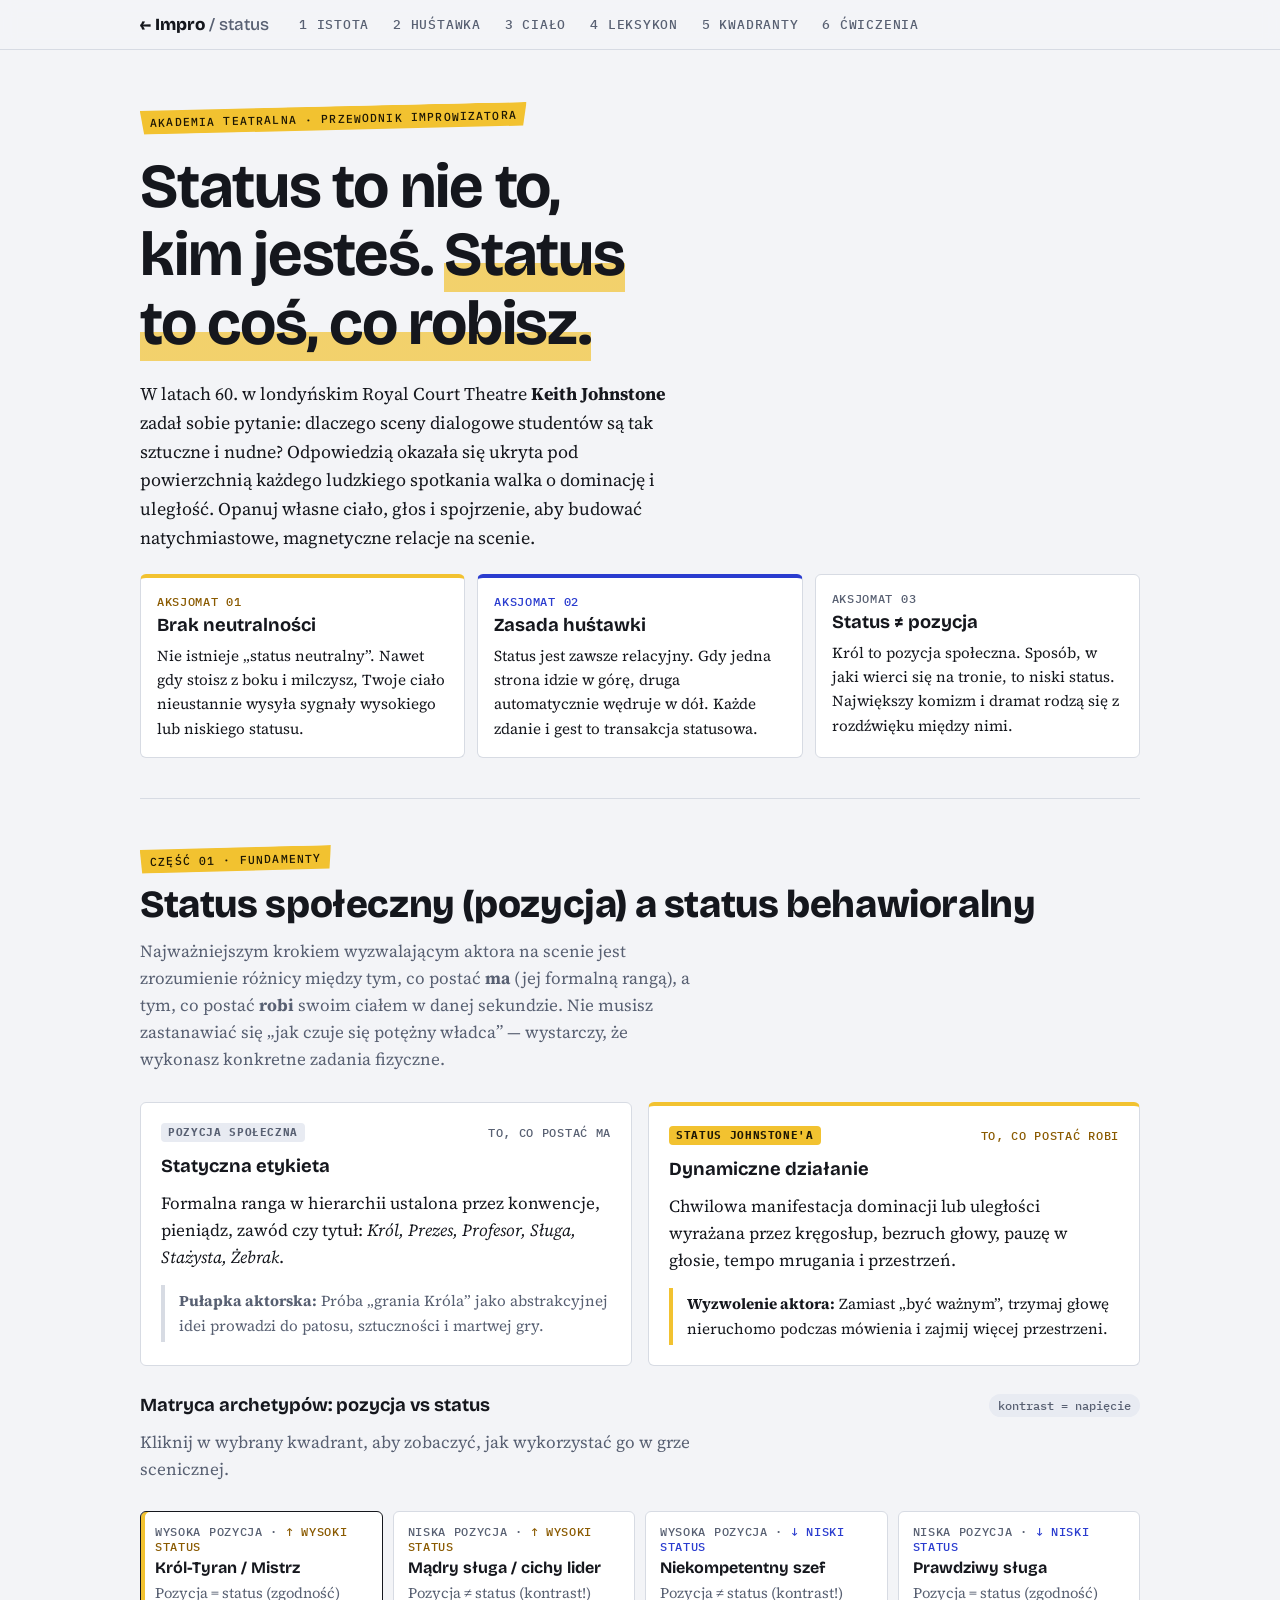
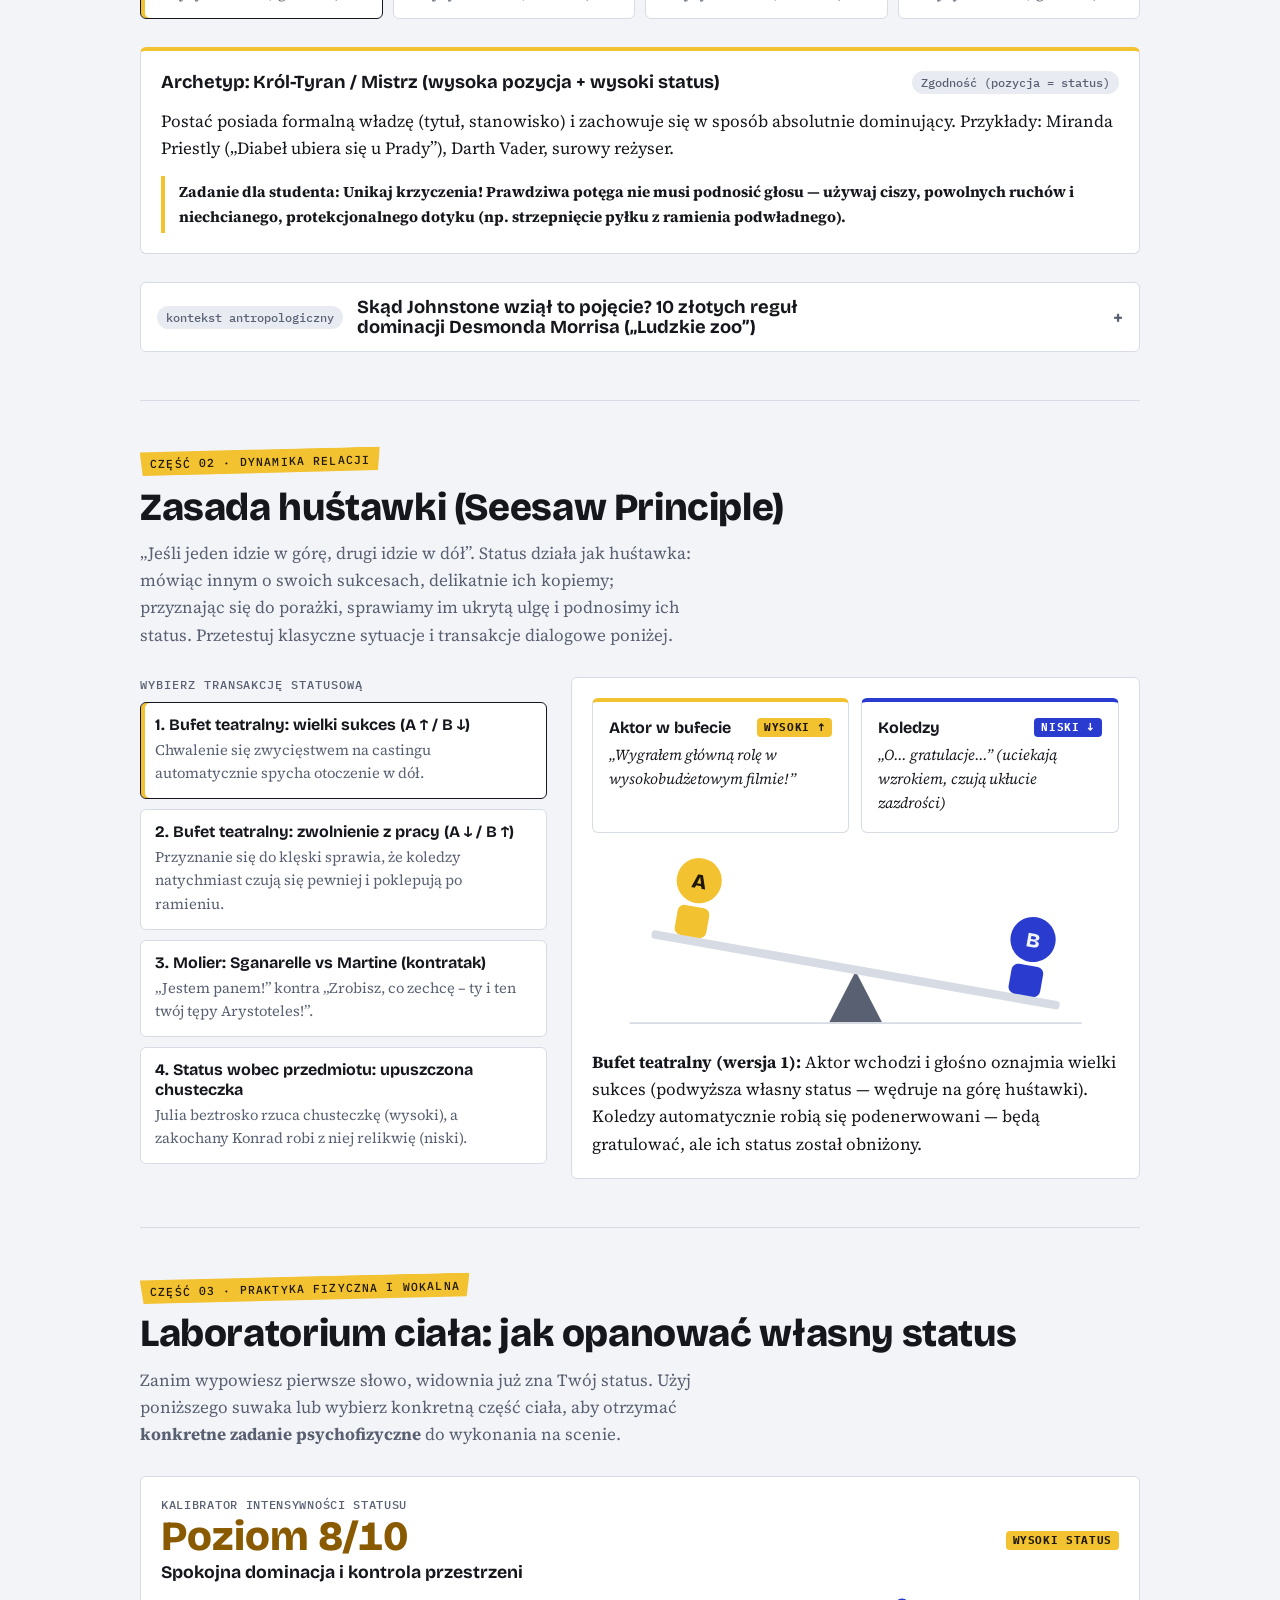
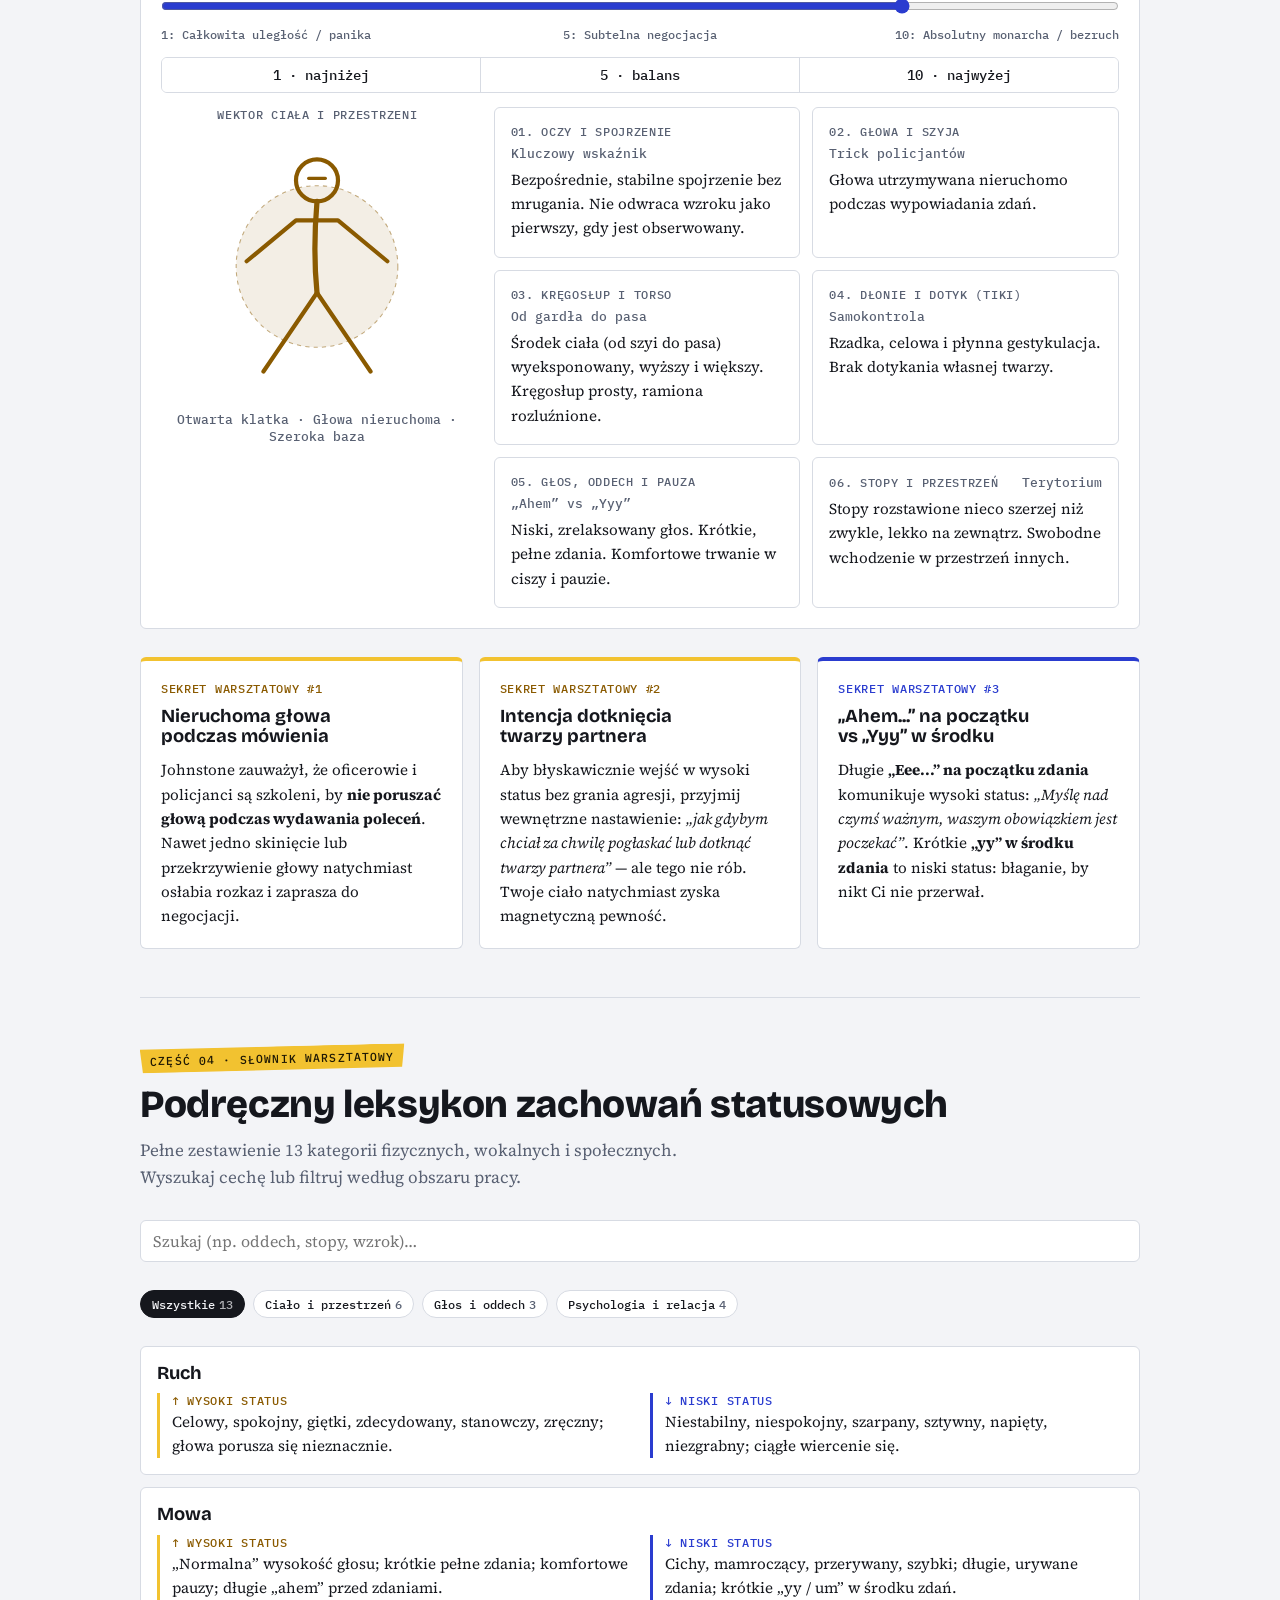
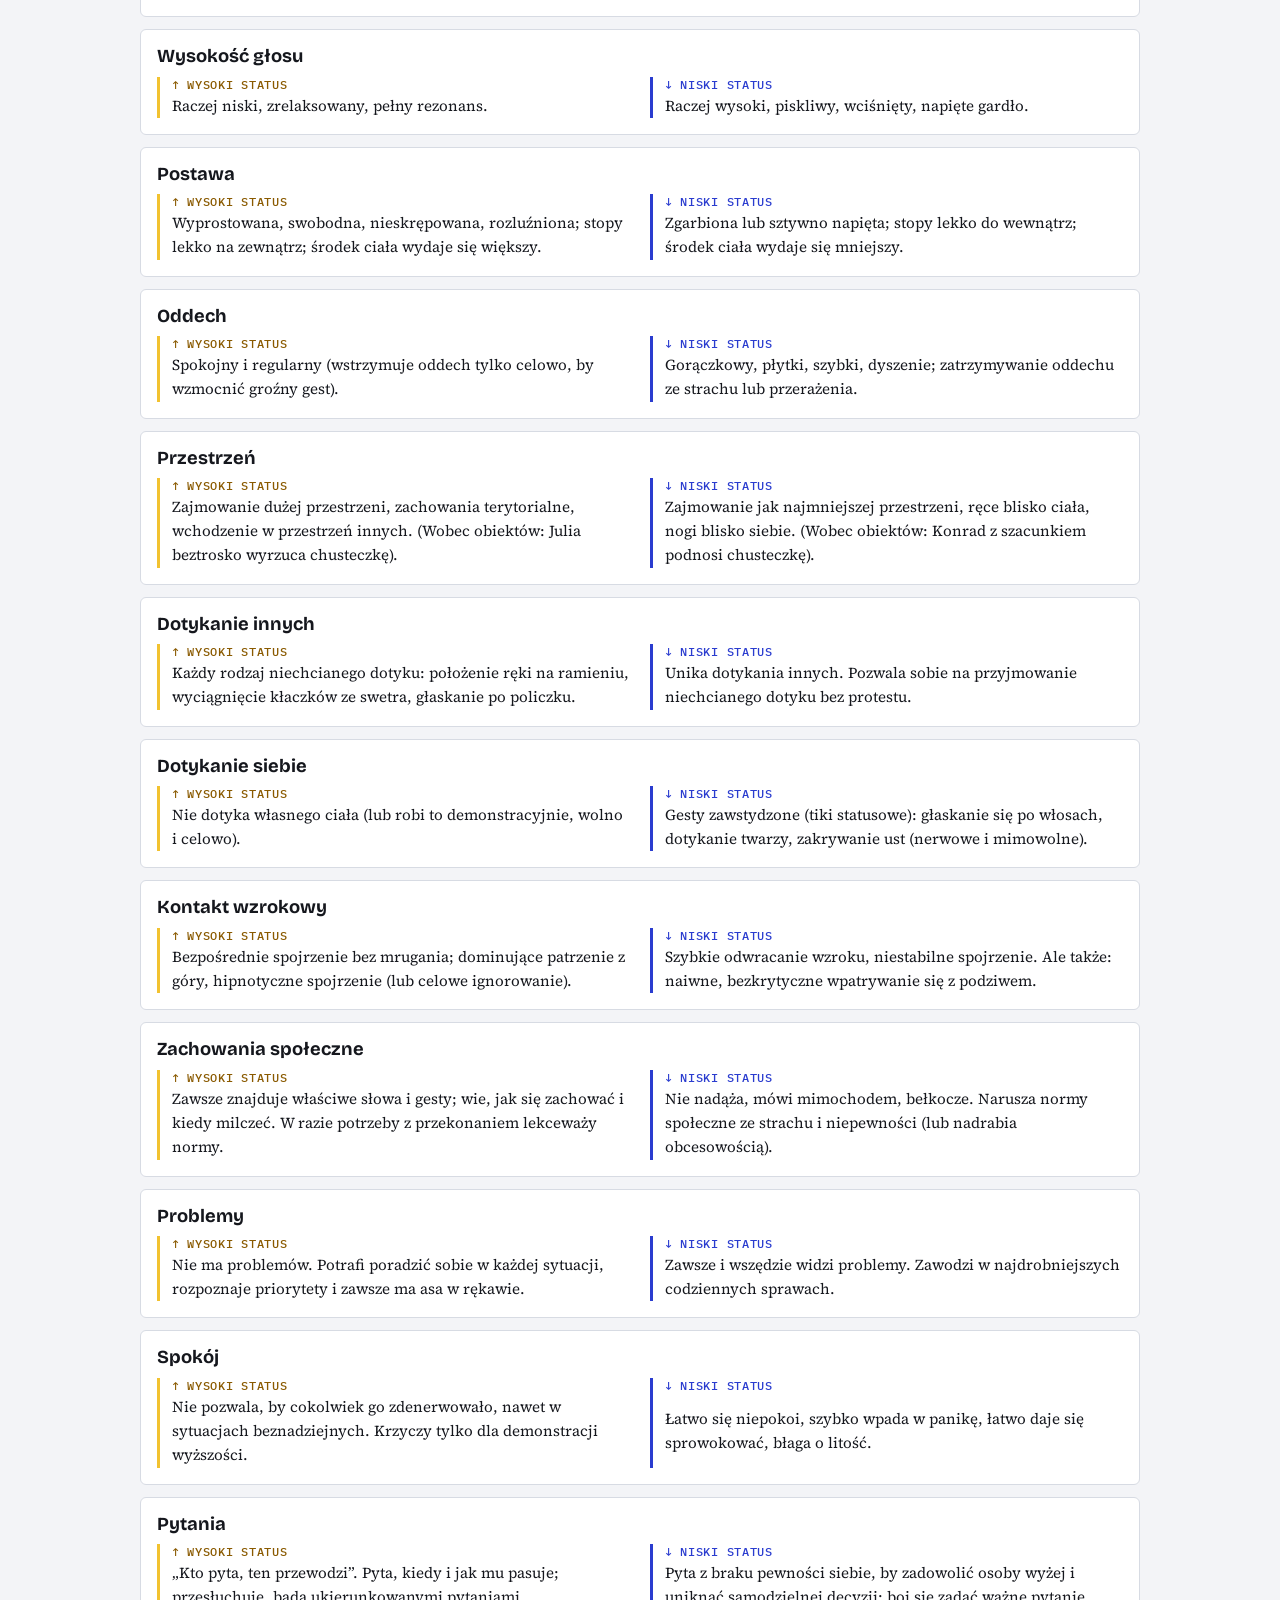
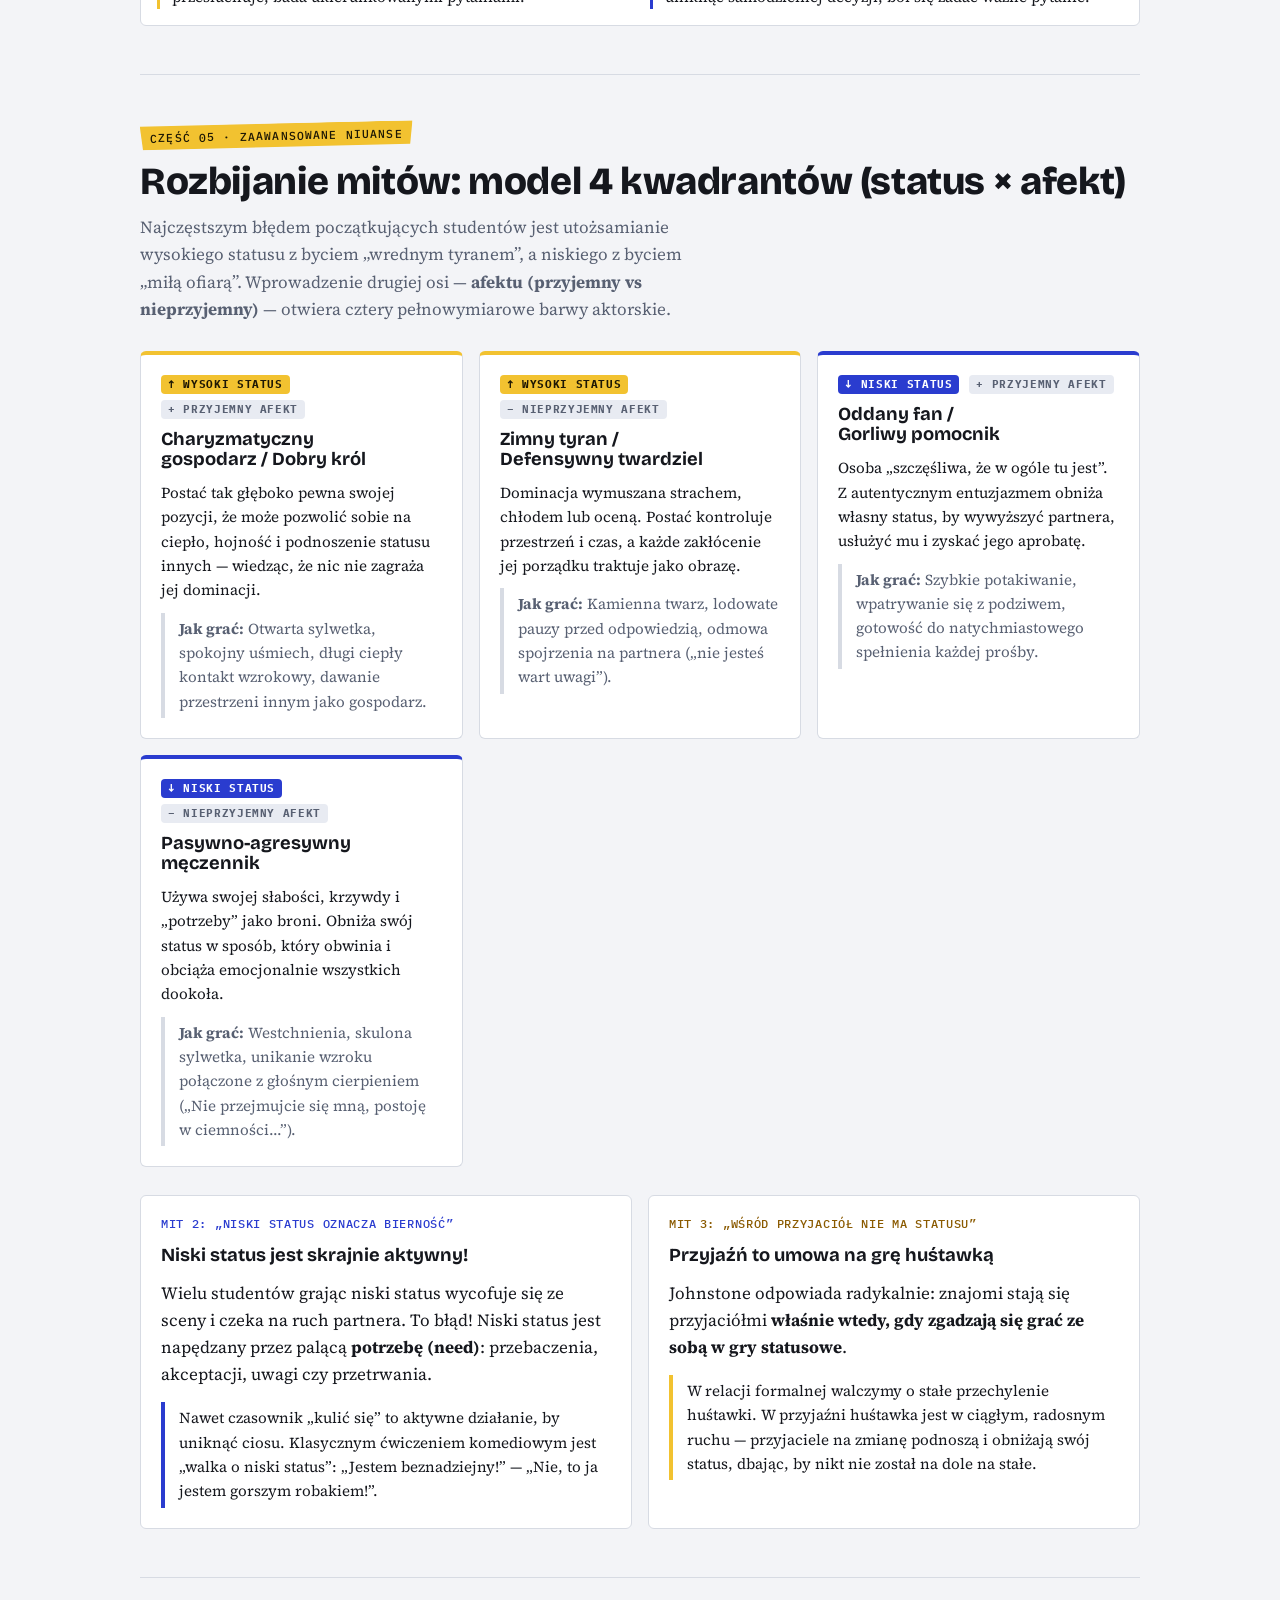
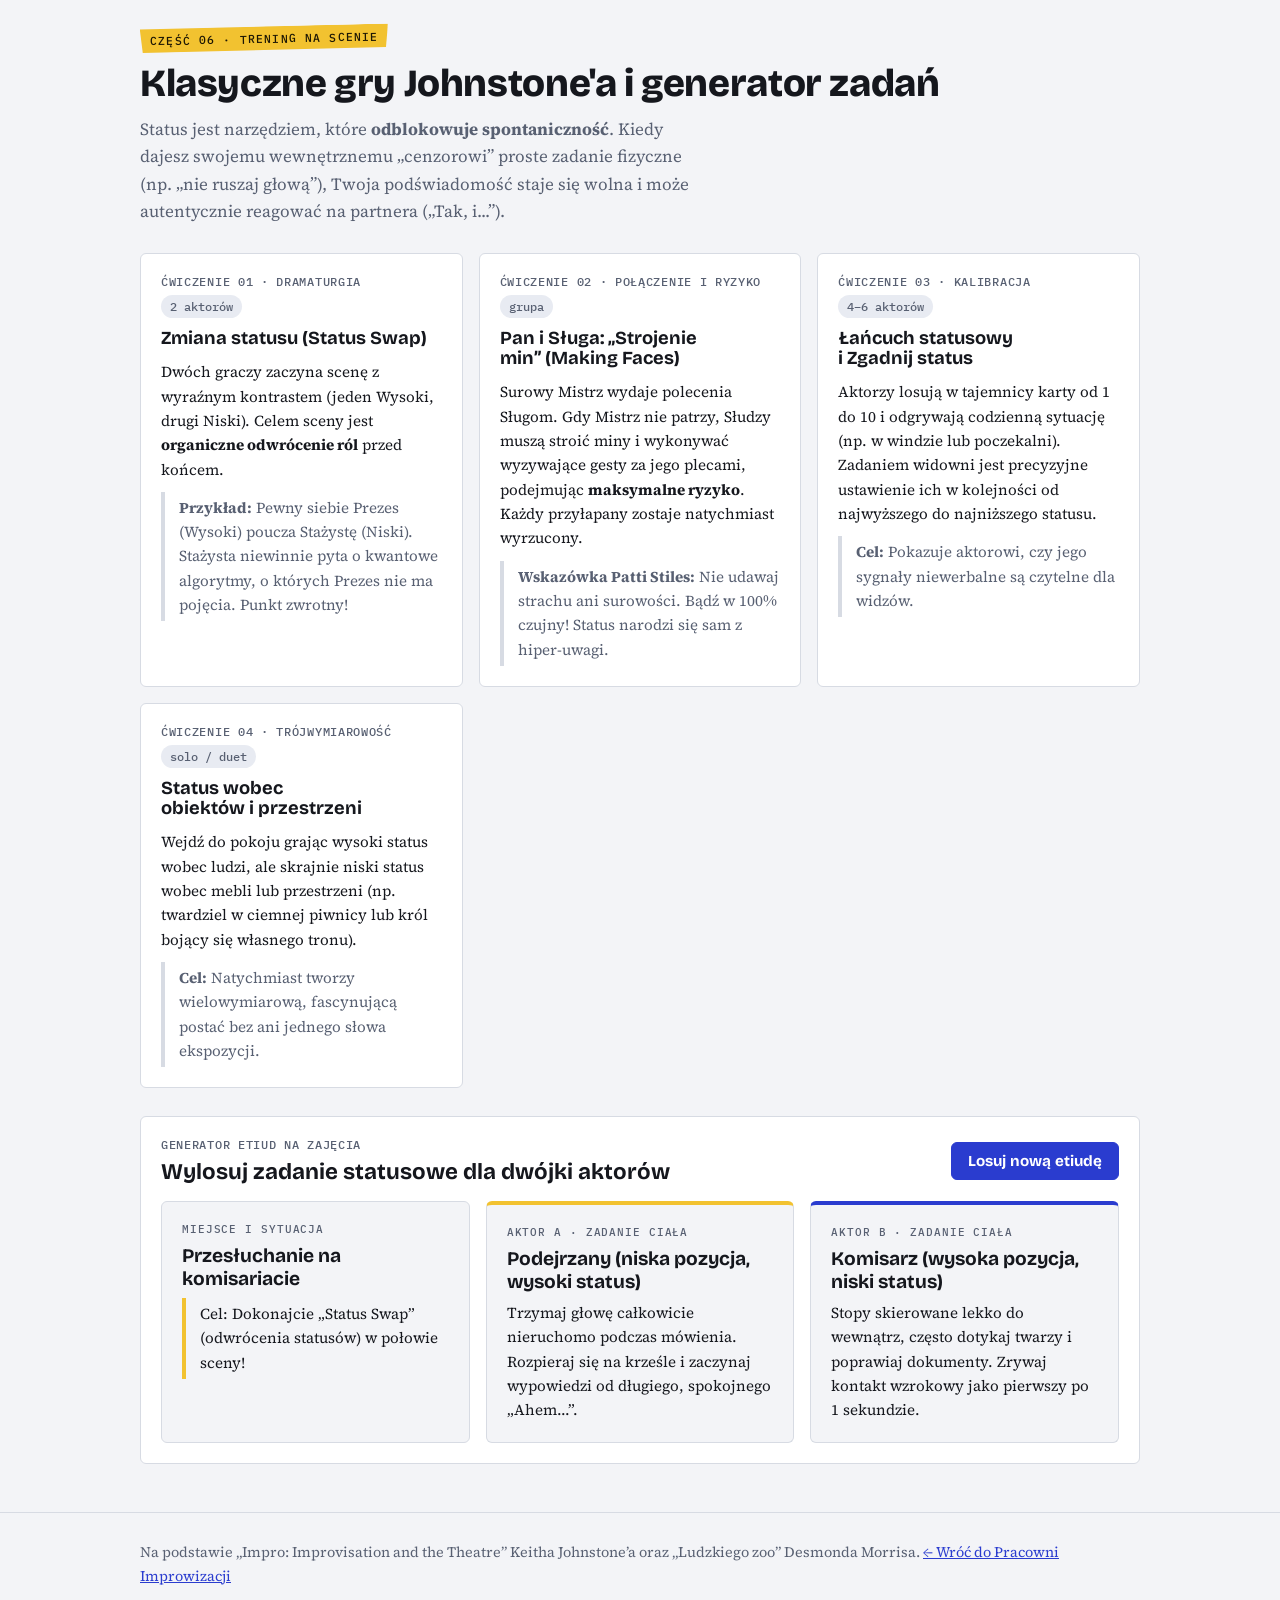
==== przewodnik_po_teorii_statusu_warsztat_aktorski.html @ 606568c0 "Przewodnik po teorii statusu w stylu strony, link w zakladce Status, wersja plikow v5 Przewodnik kor" ====
<!doctype html>
<html lang="pl">
<head>
<meta charset="utf-8">
<meta name="viewport" content="width=device-width, initial-scale=1, viewport-fit=cover">
<title>Teoria statusu Keitha Johnstone'a · Pracownia Improwizacji</title>
<meta name="description" content="Przewodnik po teorii statusu Keitha Johnstone'a: huśtawka statusu, laboratorium ciała, leksykon zachowań i ćwiczenia na scenę.">
<link rel="preconnect" href="https://fonts.googleapis.com">
<link rel="preconnect" href="https://fonts.gstatic.com" crossorigin>
<link rel="stylesheet" href="https://fonts.googleapis.com/css2?family=Bricolage+Grotesque:opsz,wght@12..96,500;12..96,700;12..96,800&family=IBM+Plex+Mono:wght@500&family=Source+Serif+4:ital,opsz,wght@0,8..60,400;0,8..60,600;1,8..60,400&display=swap">
<link rel="stylesheet" href="assets/style.css?v=5">
<style>
/* Tylko dla tej strony. Wspólne kolory, czcionki i karty są w assets/style.css. */
:root { --hi: #8a5a00; --lo: #2a3ccf; }
@media (prefers-color-scheme: dark) { :root:not([data-theme="light"]) { --hi: #e6b622; --lo: #93a1ff; } }
:root[data-theme="dark"] { --hi: #e6b622; --lo: #93a1ff; }

.back { font-family: var(--f-display); font-weight: 800; color: var(--fg); text-decoration: none; white-space: nowrap; }
.back span { color: var(--muted); font-weight: 500; }

span.hi, .lvl-n.hi, .figure.hi { color: var(--hi); }
span.lo, .lvl-n.lo, .figure.lo { color: var(--lo); }
.mark { font: 500 0.72rem var(--f-mono); text-transform: uppercase; letter-spacing: 0.06em; color: var(--muted); }
.mark.hi { color: var(--hi); }
.mark.lo { color: var(--lo); }
.badge { display: inline-block; font: 700 0.68rem/1 var(--f-mono); text-transform: uppercase; letter-spacing: 0.06em; padding: 4px 7px; border-radius: 4px; white-space: nowrap; background: var(--chip); color: var(--muted); }
.badge.hi { background: var(--tape); color: var(--tape-ink); }
.badge.lo { background: var(--lo); color: var(--accent-ink); }
.note { border-left: 4px solid var(--tape); padding: 4px 0 4px 14px; font-size: 0.95rem; }
.note.lo { border-left-color: var(--lo); }
.note.plain { border-left-color: var(--line); color: var(--muted); }
.row { display: flex; flex-wrap: wrap; align-items: center; justify-content: space-between; gap: 6px 10px; }
.card.hi, .detail.hi { border-top: 4px solid var(--tape); }
.card.lo, .detail.lo { border-top: 4px solid var(--lo); }
.card h3 + p { margin-top: 2px; }
.big-cards { grid-template-columns: repeat(auto-fit, minmax(280px, 1fr)); gap: 16px; }
.big-cards .card { padding: 20px; gap: 10px; }

/* Dwie kolumny: wybór po lewej, wynik po prawej; na telefonie jedna pod drugą */
.split { display: grid; grid-template-columns: minmax(0, 5fr) minmax(0, 7fr); gap: 24px; align-items: start; }
@media (max-width: 860px) { .split { grid-template-columns: 1fr; } }

/* Przyciski-wybory (archetypy, huśtawka) */
.pick { display: grid; gap: 10px; }
.pick.two-up { grid-template-columns: repeat(auto-fit, minmax(220px, 1fr)); }
.pick button { text-align: left; font: inherit; background: var(--surface); color: var(--fg); border: 1px solid var(--line); border-radius: var(--r); padding: 12px 14px; cursor: pointer; display: grid; gap: 4px; }
.pick button:hover { border-color: var(--fg); }
.pick button[aria-pressed="true"] { border-color: var(--fg); box-shadow: inset 4px 0 0 var(--tape); }
.pick .t { font: 700 1rem/1.25 var(--f-display); }
.pick .d { font-size: 0.92rem; color: var(--muted); }

/* Huśtawka */
.who { display: grid; grid-template-columns: 1fr 1fr; gap: 12px; }
@media (max-width: 520px) { .who { grid-template-columns: 1fr; } }
.who .card { border-top: 4px solid var(--line); }
.who .card.hi { border-top-color: var(--tape); }
.who .card.lo { border-top-color: var(--lo); }
.who .nm { font: 700 1rem var(--f-display); }
.q { font-style: italic; }
.seesaw .fig circle, .seesaw .fig rect { fill: var(--fg); }
.seesaw .fig.hi circle, .seesaw .fig.hi rect { fill: var(--tape); }
.seesaw .fig.lo circle, .seesaw .fig.lo rect { fill: var(--lo); }
.seesaw .fig text { font: 800 22px var(--f-display); fill: var(--bg); }
.seesaw .fig.hi text { fill: var(--tape-ink); }
.seesaw .beam { transition: transform .5s cubic-bezier(.34, 1.4, .64, 1); }
@media (prefers-reduced-motion: reduce) { .seesaw .beam { transition: none; } }

/* Laboratorium ciała */
.lvl { display: grid; gap: 4px; }
.lvl-n { font: 800 clamp(1.9rem, 6vw, 2.6rem)/1 var(--f-display); font-variant-numeric: tabular-nums; }
.lvl-t { font: 700 1.1rem/1.25 var(--f-display); }
.lvl-n.mid, .figure.mid { color: var(--muted); }
.range { width: 100%; accent-color: var(--accent); margin: 0; }
.ticks { display: grid; grid-template-columns: repeat(3, 1fr); gap: 8px; font: 500 0.72rem/1.3 var(--f-mono); color: var(--muted); }
.ticks span:nth-child(2) { text-align: center; }
.ticks span:nth-child(3) { text-align: right; }
#lab-q { width: 100%; }
#lab-q button { flex: 1 1 0; padding: 8px 6px; }
@media (max-width: 760px) { .figbox .figure { max-width: 140px; } }
.lab-grid { display: grid; grid-template-columns: minmax(0, 1fr) minmax(0, 2fr); gap: 20px; align-items: start; }
@media (max-width: 760px) { .lab-grid { grid-template-columns: 1fr; } }
.figbox { display: grid; gap: 8px; justify-items: center; text-align: center; }
.figure { width: 100%; max-width: 210px; height: auto; display: block; overflow: visible; }
.figure .ln { fill: none; stroke: currentColor; stroke-linecap: round; stroke-linejoin: round; transition: all .4s ease; }
.figure .aura { fill: currentColor; fill-opacity: .1; stroke: currentColor; stroke-opacity: .5; stroke-dasharray: 4 4; transition: all .4s ease; }
@media (prefers-reduced-motion: reduce) { .figure .ln, .figure .aura { transition: none; } }

/* Leksykon */
.lex-list { display: grid; gap: 12px; }
.lex { background: var(--surface); border: 1px solid var(--line); border-radius: var(--r); padding: 16px; display: grid; gap: 10px; }
.lex-cols { display: grid; grid-template-columns: 1fr 1fr; gap: 12px 20px; }
@media (max-width: 600px) { .lex-cols { grid-template-columns: 1fr; } }
.lex-cols > div { border-left: 3px solid var(--tape); padding-left: 12px; display: grid; gap: 2px; font-size: 0.95rem; }
.lex-cols > div.lo { border-left-color: var(--lo); }

/* Generator etiud */
.gen-box { background: var(--surface); border: 1px solid var(--line); border-radius: var(--r); padding: 20px; display: grid; gap: 16px; }
.gcard { background: var(--bg); }
.gcard.hi { border-top: 4px solid var(--tape); }
.gcard.lo { border-top: 4px solid var(--lo); }
.gcard .val { font-size: 1.2rem; }
.gcard p { font-size: 0.95rem; }
</style>
</head>
<body>
<header class="top">
  <div class="top-in">
    <a class="back" href="./">← Impro <span>/ status</span></a>
    <nav class="nav" aria-label="Części przewodnika">
      <a href="#istota">1 Istota</a>
      <a href="#hustawka">2 Huśtawka</a>
      <a href="#laboratorium">3 Ciało</a>
      <a href="#leksykon">4 Leksykon</a>
      <a href="#mity">5 Kwadranty</a>
      <a href="#cwiczenia">6 Ćwiczenia</a>
    </nav>
  </div>
</header>

<main class="wrap">
  <section id="start" class="hero">
    <p class="tape">Akademia Teatralna · Przewodnik improwizatora</p>
    <h1 class="def">Status to nie to, kim jesteś. <em>Status to coś, co robisz.</em></h1>
    <p class="lead">W latach 60. w londyńskim Royal Court Theatre <strong>Keith Johnstone</strong> zadał sobie pytanie: dlaczego sceny dialogowe studentów są tak sztuczne i nudne? Odpowiedzią okazała się ukryta pod powierzchnią każdego ludzkiego spotkania walka o dominację i uległość. Opanuj własne ciało, głos i spojrzenie, aby budować natychmiastowe, magnetyczne relacje na scenie.</p>
    <div class="cards" style="width:100%">
      <div class="card hi">
        <span class="mark hi">Aksjomat 01</span>
        <h3>Brak neutralności</h3>
        <p>Nie istnieje „status neutralny”. Nawet gdy stoisz z boku i milczysz, Twoje ciało nieustannie wysyła sygnały wysokiego lub niskiego statusu.</p>
      </div>
      <div class="card lo">
        <span class="mark lo">Aksjomat 02</span>
        <h3>Zasada huśtawki</h3>
        <p>Status jest zawsze relacyjny. Gdy jedna strona idzie w górę, druga automatycznie wędruje w dół. Każde zdanie i gest to transakcja statusowa.</p>
      </div>
      <div class="card">
        <span class="mark">Aksjomat 03</span>
        <h3>Status ≠ pozycja</h3>
        <p>Król to pozycja społeczna. Sposób, w jaki wierci się na tronie, to niski status. Największy komizm i dramat rodzą się z rozdźwięku między nimi.</p>
      </div>
    </div>
  </section>

  <!-- CZĘŚĆ 1 -->
  <section id="istota" class="sec">
    <div class="sec-h">
      <p class="tape">Część 01 · Fundamenty</p>
      <h2>Status społeczny (pozycja) a status behawioralny</h2>
      <p class="sec-lead">Najważniejszym krokiem wyzwalającym aktora na scenie jest zrozumienie różnicy między tym, co postać <strong>ma</strong> (jej formalną rangą), a tym, co postać <strong>robi</strong> swoim ciałem w danej sekundzie. Nie musisz zastanawiać się „jak czuje się potężny władca” — wystarczy, że wykonasz konkretne zadania fizyczne.</p>
    </div>

    <div class="two">
      <div class="block">
        <div class="row"><span class="badge">Pozycja społeczna</span><span class="mark">To, co postać ma</span></div>
        <h3>Statyczna etykieta</h3>
        <p>Formalna ranga w hierarchii ustalona przez konwencje, pieniądz, zawód czy tytuł: <em>Król, Prezes, Profesor, Sługa, Stażysta, Żebrak</em>.</p>
        <p class="note plain"><strong>Pułapka aktorska:</strong> Próba „grania Króla” jako abstrakcyjnej idei prowadzi do patosu, sztuczności i martwej gry.</p>
      </div>
      <div class="block detail hi">
        <div class="row"><span class="badge hi">Status Johnstone'a</span><span class="mark hi">To, co postać robi</span></div>
        <h3>Dynamiczne działanie</h3>
        <p>Chwilowa manifestacja dominacji lub uległości wyrażana przez kręgosłup, bezruch głowy, pauzę w głosie, tempo mrugania i przestrzeń.</p>
        <p class="note"><strong>Wyzwolenie aktora:</strong> Zamiast „być ważnym”, trzymaj głowę nieruchomo podczas mówienia i zajmij więcej przestrzeni.</p>
      </div>
    </div>

    <div class="sec-h">
      <div class="row" style="width:100%">
        <h3>Matryca archetypów: pozycja vs status</h3>
        <span class="chip">kontrast = napięcie</span>
      </div>
      <p class="sec-lead">Kliknij w wybrany kwadrant, aby zobaczyć, jak wykorzystać go w grze scenicznej.</p>
    </div>
    <div class="pick two-up" id="arch-pick">
      <button type="button" data-i="0"><span class="mark">Wysoka pozycja · <span class="hi">↑ wysoki status</span></span><span class="t">Król-Tyran / Mistrz</span><span class="d">Pozycja = status (zgodność)</span></button>
      <button type="button" data-i="1"><span class="mark">Niska pozycja · <span class="hi">↑ wysoki status</span></span><span class="t">Mądry sługa / cichy lider</span><span class="d">Pozycja ≠ status (kontrast!)</span></button>
      <button type="button" data-i="2"><span class="mark">Wysoka pozycja · <span class="lo">↓ niski status</span></span><span class="t">Niekompetentny szef</span><span class="d">Pozycja ≠ status (kontrast!)</span></button>
      <button type="button" data-i="3"><span class="mark">Niska pozycja · <span class="lo">↓ niski status</span></span><span class="t">Prawdziwy sługa</span><span class="d">Pozycja = status (zgodność)</span></button>
    </div>
    <div id="arch-detail" class="detail" aria-live="polite"></div>

    <details class="cw">
      <summary><span class="chip">kontekst antropologiczny</span><h3>Skąd Johnstone wziął to pojęcie? 10 złotych reguł dominacji Desmonda Morrisa („Ludzkie zoo”)</h3></summary>
      <div class="cw-body" style="max-width:none">
        <p>Zoolog Desmond Morris zauważył, że w każdej grupie ssaków stadnych toczy się nieustanna walka o dominację, która wykształciła się ewolucyjnie po to, by <strong>zapobiegać niepotrzebnemu rozlewowi krwi</strong>. Johnstone odkrył, że te same 10 reguł stosuje zarówno pawian, jak i współczesny prezydent czy szef korporacji:</p>
        <ol class="list">
          <li>Wyraźnie demonstruj strój, postawę i gesty znamionujące dominację.</li>
          <li>W chwilach rywalizacji znacząco pogroź podwładnym.</li>
          <li>W chwilach zagrożeń fizycznych dysponuj siłą (osobiście lub przez przedstawicieli).</li>
          <li>Gdy sytuacja wymaga mózgu zamiast mięśni – przechytrz podwładnych.</li>
          <li>Tłum waśnie, które wybuchają między podwładnymi (bądź sędzią).</li>
          <li>Nagradzaj bezpośrednich podwładnych, pozwalając im czerpać korzyści z hierarchii.</li>
          <li>Chroń słabszych członków grupy przed nieuzasadnionymi szykanami.</li>
          <li>Stymuluj aktywność społeczną członków grupy (inicjuj działania).</li>
          <li>Od czasu do czasu uśmierzaj lęki najniżej usytuowanych podwładnych.</li>
          <li>Uprzedzaj zagrożenia i ewentualne ataki z zewnątrz.</li>
        </ol>
      </div>
    </details>
  </section>

  <!-- CZĘŚĆ 2 -->
  <section id="hustawka" class="sec">
    <div class="sec-h">
      <p class="tape">Część 02 · Dynamika relacji</p>
      <h2>Zasada huśtawki (Seesaw Principle)</h2>
      <p class="sec-lead">„Jeśli jeden idzie w górę, drugi idzie w dół”. Status działa jak huśtawka: mówiąc innym o swoich sukcesach, delikatnie ich kopiemy; przyznając się do porażki, sprawiamy im ukrytą ulgę i podnosimy ich status. Przetestuj klasyczne sytuacje i transakcje dialogowe poniżej.</p>
    </div>

    <div class="split">
      <div class="pick" id="ss-pick">
        <p class="grp-h">Wybierz transakcję statusową</p>
        <button type="button" data-i="0"><span class="t">1. Bufet teatralny: wielki sukces (A ↑ / B ↓)</span><span class="d">Chwalenie się zwycięstwem na castingu automatycznie spycha otoczenie w dół.</span></button>
        <button type="button" data-i="1"><span class="t">2. Bufet teatralny: zwolnienie z pracy (A ↓ / B ↑)</span><span class="d">Przyznanie się do klęski sprawia, że koledzy natychmiast czują się pewniej i poklepują po ramieniu.</span></button>
        <button type="button" data-i="2"><span class="t">3. Molier: Sganarelle vs Martine (kontratak)</span><span class="d">„Jestem panem!” kontra „Zrobisz, co zechcę – ty i ten twój tępy Arystoteles!”.</span></button>
        <button type="button" data-i="3"><span class="t">4. Status wobec przedmiotu: upuszczona chusteczka</span><span class="d">Julia beztrosko rzuca chusteczkę (wysoki), a zakochany Konrad robi z niej relikwię (niski).</span></button>
      </div>

      <div class="detail" aria-live="polite">
        <div class="who">
          <div class="card" id="ss-a"><div class="row"><span class="nm" id="ss-a-nm"></span><span class="badge" id="ss-a-b"></span></div><p class="q" id="ss-a-q"></p></div>
          <div class="card" id="ss-b"><div class="row"><span class="nm" id="ss-b-nm"></span><span class="badge" id="ss-b-b"></span></div><p class="q" id="ss-b-q"></p></div>
        </div>
        <svg class="seesaw" viewBox="0 20 560 200" role="img" aria-label="Huśtawka statusu: kto jest w górze, a kto w dole">
          <polygon points="280,152 252,206 308,206" style="fill:var(--muted)"></polygon>
          <line x1="40" y1="207" x2="520" y2="207" style="stroke:var(--line);stroke-width:2"></line>
          <g class="beam" id="ss-beam">
            <rect x="60" y="146" width="440" height="9" rx="4" style="fill:var(--line)"></rect>
            <g class="fig" id="ss-fa"><circle cx="100" cy="86" r="24"></circle><rect x="83" y="114" width="34" height="32" rx="7"></rect><text x="100" y="94" text-anchor="middle">A</text></g>
            <g class="fig" id="ss-fb"><circle cx="460" cy="86" r="24"></circle><rect x="443" y="114" width="34" height="32" rx="7"></rect><text x="460" y="94" text-anchor="middle">B</text></g>
          </g>
        </svg>
        <p id="ss-desc"></p>
      </div>
    </div>
  </section>

  <!-- CZĘŚĆ 3 -->
  <section id="laboratorium" class="sec">
    <div class="sec-h">
      <p class="tape">Część 03 · Praktyka fizyczna i wokalna</p>
      <h2>Laboratorium ciała: jak opanować własny status</h2>
      <p class="sec-lead">Zanim wypowiesz pierwsze słowo, widownia już zna Twój status. Użyj poniższego suwaka lub wybierz konkretną część ciała, aby otrzymać <strong>konkretne zadanie psychofizyczne</strong> do wykonania na scenie.</p>
    </div>

    <div class="detail">
      <div class="row">
        <div class="lvl">
          <span class="mark">Kalibrator intensywności statusu</span>
          <span class="lvl-n" id="lab-n"></span>
          <span class="lvl-t" id="lab-t"></span>
        </div>
        <span class="badge" id="lab-b"></span>
      </div>
      <input class="range" id="lab-r" type="range" min="1" max="10" value="8" aria-label="Poziom statusu od 1 do 10">
      <div class="ticks"><span>1: Całkowita uległość / panika</span><span>5: Subtelna negocjacja</span><span>10: Absolutny monarcha / bezruch</span></div>
      <div class="seg" id="lab-q" role="group" aria-label="Szybki wybór poziomu">
        <button type="button" data-v="1">1 · najniżej</button>
        <button type="button" data-v="5">5 · balans</button>
        <button type="button" data-v="10">10 · najwyżej</button>
      </div>

      <div class="lab-grid">
        <div class="figbox">
          <span class="mark">Wektor ciała i przestrzeni</span>
          <svg class="figure" id="fig" viewBox="0 0 200 260" aria-hidden="true">
            <circle id="f-aura" class="aura" cx="100" cy="130" r="78"></circle>
            <circle id="f-head" class="ln" cx="100" cy="48" r="20" stroke-width="4"></circle>
            <line id="f-eyes" class="ln" x1="92" y1="46" x2="108" y2="46" stroke-width="3"></line>
            <path id="f-spine" class="ln" d="M 100 68 Q 100 115 100 155" stroke-width="5"></path>
            <path id="f-arms" class="ln" d="M 55 125 L 75 82 L 125 82 L 145 125" stroke-width="4"></path>
            <path id="f-legs" class="ln" d="M 72 230 L 100 155 L 128 230" stroke-width="4"></path>
          </svg>
          <span class="gen-note" id="f-cap"></span>
        </div>
        <div class="cards" id="lab-cards"></div>
      </div>
    </div>

    <div class="cards big-cards">
      <div class="card hi">
        <span class="mark hi">Sekret warsztatowy #1</span>
        <h3>Nieruchoma głowa podczas mówienia</h3>
        <p>Johnstone zauważył, że oficerowie i policjanci są szkoleni, by <strong>nie poruszać głową podczas wydawania poleceń</strong>. Nawet jedno skinięcie lub przekrzywienie głowy natychmiast osłabia rozkaz i zaprasza do negocjacji.</p>
      </div>
      <div class="card hi">
        <span class="mark hi">Sekret warsztatowy #2</span>
        <h3>Intencja dotknięcia twarzy partnera</h3>
        <p>Aby błyskawicznie wejść w wysoki status bez grania agresji, przyjmij wewnętrzne nastawienie: <em>„jak gdybym chciał za chwilę pogłaskać lub dotknąć twarzy partnera”</em> — ale tego nie rób. Twoje ciało natychmiast zyska magnetyczną pewność.</p>
      </div>
      <div class="card lo">
        <span class="mark lo">Sekret warsztatowy #3</span>
        <h3>„Ahem...” na początku vs „Yyy” w środku</h3>
        <p>Długie <strong>„Eee...” na początku zdania</strong> komunikuje wysoki status: <em>„Myślę nad czymś ważnym, waszym obowiązkiem jest poczekać”</em>. Krótkie <strong>„yy” w środku zdania</strong> to niski status: błaganie, by nikt Ci nie przerwał.</p>
      </div>
    </div>
  </section>

  <!-- CZĘŚĆ 4 -->
  <section id="leksykon" class="sec">
    <div class="sec-h">
      <p class="tape">Część 04 · Słownik warsztatowy</p>
      <h2>Podręczny leksykon zachowań statusowych</h2>
      <p class="sec-lead">Pełne zestawienie 13 kategorii fizycznych, wokalnych i społecznych. Wyszukaj cechę lub filtruj według obszaru pracy.</p>
    </div>
    <div class="filters">
      <input class="search" id="lex-s" type="search" placeholder="Szukaj (np. oddech, stopy, wzrok)…" aria-label="Szukaj w leksykonie">
    </div>
    <div class="filters" id="lex-f" role="group" aria-label="Obszar pracy"></div>
    <div class="lex-list" id="lex-list" aria-live="polite"></div>
  </section>

  <!-- CZĘŚĆ 5 -->
  <section id="mity" class="sec">
    <div class="sec-h">
      <p class="tape">Część 05 · Zaawansowane niuanse</p>
      <h2>Rozbijanie mitów: model 4 kwadrantów (status × afekt)</h2>
      <p class="sec-lead">Najczęstszym błędem początkujących studentów jest utożsamianie wysokiego statusu z byciem „wrednym tyranem”, a niskiego z byciem „miłą ofiarą”. Wprowadzenie drugiej osi — <strong>afektu (przyjemny vs nieprzyjemny)</strong> — otwiera cztery pełnowymiarowe barwy aktorskie.</p>
    </div>

    <div class="cards big-cards">
      <div class="card hi">
        <div class="row" style="justify-content:flex-start"><span class="badge hi">↑ Wysoki status</span><span class="badge">+ przyjemny afekt</span></div>
        <h3>Charyzmatyczny gospodarz / Dobry król</h3>
        <p>Postać tak głęboko pewna swojej pozycji, że może pozwolić sobie na ciepło, hojność i podnoszenie statusu innych — wiedząc, że nic nie zagraża jej dominacji.</p>
        <p class="note plain"><strong>Jak grać:</strong> Otwarta sylwetka, spokojny uśmiech, długi ciepły kontakt wzrokowy, dawanie przestrzeni innym jako gospodarz.</p>
      </div>
      <div class="card hi">
        <div class="row" style="justify-content:flex-start"><span class="badge hi">↑ Wysoki status</span><span class="badge">− nieprzyjemny afekt</span></div>
        <h3>Zimny tyran / Defensywny twardziel</h3>
        <p>Dominacja wymuszana strachem, chłodem lub oceną. Postać kontroluje przestrzeń i czas, a każde zakłócenie jej porządku traktuje jako obrazę.</p>
        <p class="note plain"><strong>Jak grać:</strong> Kamienna twarz, lodowate pauzy przed odpowiedzią, odmowa spojrzenia na partnera („nie jesteś wart uwagi”).</p>
      </div>
      <div class="card lo">
        <div class="row" style="justify-content:flex-start"><span class="badge lo">↓ Niski status</span><span class="badge">+ przyjemny afekt</span></div>
        <h3>Oddany fan / Gorliwy pomocnik</h3>
        <p>Osoba „szczęśliwa, że w ogóle tu jest”. Z autentycznym entuzjazmem obniża własny status, by wywyższyć partnera, usłużyć mu i zyskać jego aprobatę.</p>
        <p class="note plain"><strong>Jak grać:</strong> Szybkie potakiwanie, wpatrywanie się z podziwem, gotowość do natychmiastowego spełnienia każdej prośby.</p>
      </div>
      <div class="card lo">
        <div class="row" style="justify-content:flex-start"><span class="badge lo">↓ Niski status</span><span class="badge">− nieprzyjemny afekt</span></div>
        <h3>Pasywno-agresywny męczennik</h3>
        <p>Używa swojej słabości, krzywdy i „potrzeby” jako broni. Obniża swój status w sposób, który obwinia i obciąża emocjonalnie wszystkich dookoła.</p>
        <p class="note plain"><strong>Jak grać:</strong> Westchnienia, skulona sylwetka, unikanie wzroku połączone z głośnym cierpieniem („Nie przejmujcie się mną, postoję w ciemności...”).</p>
      </div>
    </div>

    <div class="two">
      <div class="block">
        <span class="mark lo">Mit 2: „Niski status oznacza bierność”</span>
        <h3>Niski status jest skrajnie aktywny!</h3>
        <p>Wielu studentów grając niski status wycofuje się ze sceny i czeka na ruch partnera. To błąd! Niski status jest napędzany przez palącą <strong>potrzebę (need)</strong>: przebaczenia, akceptacji, uwagi czy przetrwania.</p>
        <p class="note lo">Nawet czasownik „kulić się” to aktywne działanie, by uniknąć ciosu. Klasycznym ćwiczeniem komediowym jest „walka o niski status”: „Jestem beznadziejny!” — „Nie, to ja jestem gorszym robakiem!”.</p>
      </div>
      <div class="block">
        <span class="mark hi">Mit 3: „Wśród przyjaciół nie ma statusu”</span>
        <h3>Przyjaźń to umowa na grę huśtawką</h3>
        <p>Johnstone odpowiada radykalnie: znajomi stają się przyjaciółmi <strong>właśnie wtedy, gdy zgadzają się grać ze sobą w gry statusowe</strong>.</p>
        <p class="note">W relacji formalnej walczymy o stałe przechylenie huśtawki. W przyjaźni huśtawka jest w ciągłym, radosnym ruchu — przyjaciele na zmianę podnoszą i obniżają swój status, dbając, by nikt nie został na dole na stałe.</p>
      </div>
    </div>
  </section>

  <!-- CZĘŚĆ 6 -->
  <section id="cwiczenia" class="sec">
    <div class="sec-h">
      <p class="tape">Część 06 · Trening na scenie</p>
      <h2>Klasyczne gry Johnstone'a i generator zadań</h2>
      <p class="sec-lead">Status jest narzędziem, które <strong>odblokowuje spontaniczność</strong>. Kiedy dajesz swojemu wewnętrznemu „cenzorowi” proste zadanie fizyczne (np. „nie ruszaj głową”), Twoja podświadomość staje się wolna i może autentycznie reagować na partnera („Tak, i...”).</p>
    </div>

    <div class="cards big-cards">
      <div class="card">
        <div class="row"><span class="mark">Ćwiczenie 01 · Dramaturgia</span><span class="chip">2 aktorów</span></div>
        <h3>Zmiana statusu (Status Swap)</h3>
        <p>Dwóch graczy zaczyna scenę z wyraźnym kontrastem (jeden Wysoki, drugi Niski). Celem sceny jest <strong>organiczne odwrócenie ról</strong> przed końcem.</p>
        <p class="note plain"><strong>Przykład:</strong> Pewny siebie Prezes (Wysoki) poucza Stażystę (Niski). Stażysta niewinnie pyta o kwantowe algorytmy, o których Prezes nie ma pojęcia. Punkt zwrotny!</p>
      </div>
      <div class="card">
        <div class="row"><span class="mark">Ćwiczenie 02 · Połączenie i ryzyko</span><span class="chip">grupa</span></div>
        <h3>Pan i Sługa: „Strojenie min” (Making Faces)</h3>
        <p>Surowy Mistrz wydaje polecenia Sługom. Gdy Mistrz nie patrzy, Słudzy muszą stroić miny i wykonywać wyzywające gesty za jego plecami, podejmując <strong>maksymalne ryzyko</strong>. Każdy przyłapany zostaje natychmiast wyrzucony.</p>
        <p class="note plain"><strong>Wskazówka Patti Stiles:</strong> Nie udawaj strachu ani surowości. Bądź w 100% czujny! Status narodzi się sam z hiper-uwagi.</p>
      </div>
      <div class="card">
        <div class="row"><span class="mark">Ćwiczenie 03 · Kalibracja</span><span class="chip">4–6 aktorów</span></div>
        <h3>Łańcuch statusowy i Zgadnij status</h3>
        <p>Aktorzy losują w tajemnicy karty od 1 do 10 i odgrywają codzienną sytuację (np. w windzie lub poczekalni). Zadaniem widowni jest precyzyjne ustawienie ich w kolejności od najwyższego do najniższego statusu.</p>
        <p class="note plain"><strong>Cel:</strong> Pokazuje aktorowi, czy jego sygnały niewerbalne są czytelne dla widzów.</p>
      </div>
      <div class="card">
        <div class="row"><span class="mark">Ćwiczenie 04 · Trójwymiarowość</span><span class="chip">solo / duet</span></div>
        <h3>Status wobec obiektów i przestrzeni</h3>
        <p>Wejdź do pokoju grając wysoki status wobec ludzi, ale skrajnie niski status wobec mebli lub przestrzeni (np. twardziel w ciemnej piwnicy lub król bojący się własnego tronu).</p>
        <p class="note plain"><strong>Cel:</strong> Natychmiast tworzy wielowymiarową, fascynującą postać bez ani jednego słowa ekspozycji.</p>
      </div>
    </div>

    <div class="gen-box">
      <div class="row">
        <div class="sec-h" style="gap:8px">
          <span class="mark">Generator etiud na zajęcia</span>
          <h3 style="font-size:1.4rem">Wylosuj zadanie statusowe dla dwójki aktorów</h3>
        </div>
        <button type="button" class="btn primary" id="drill-btn">Losuj nową etiudę</button>
      </div>
      <div class="gen-grid" aria-live="polite">
        <div class="gcard">
          <span class="lab">Miejsce i sytuacja</span>
          <span class="val" id="d-loc"></span>
          <p class="note" id="d-twist"></p>
        </div>
        <div class="gcard hi">
          <span class="lab">Aktor A · zadanie ciała</span>
          <span class="val" id="d-ar"></span>
          <p id="d-at"></p>
        </div>
        <div class="gcard lo">
          <span class="lab">Aktor B · zadanie ciała</span>
          <span class="val" id="d-br"></span>
          <p id="d-bt"></p>
        </div>
      </div>
    </div>
  </section>
</main>

<footer class="foot">
  <div class="wrap">
    <p>Na podstawie „Impro: Improvisation and the Theatre” Keitha Johnstone’a oraz „Ludzkiego zoo” Desmonda Morrisa. <a href="./">← Wróć do Pracowni Improwizacji</a></p>
  </div>
</footer>

<script>
(function () {
  "use strict";
  var $ = function (s) { return document.querySelector(s); };
  var $$ = function (s) { return Array.prototype.slice.call(document.querySelectorAll(s)); };
  function zaznacz(lista, i) { lista.forEach(function (b, j) { b.setAttribute("aria-pressed", String(j === i)); }); }

  // ---------- Matryca archetypów ----------
  var ARCH = [
    {
      kl: "hi",
      title: "Archetyp: Król-Tyran / Mistrz (wysoka pozycja + wysoki status)",
      badge: "Zgodność (pozycja = status)",
      desc: "Postać posiada formalną władzę (tytuł, stanowisko) i zachowuje się w sposób absolutnie dominujący. Przykłady: Miranda Priestly (\u201EDiabeł ubiera się u Prady\u201D), Darth Vader, surowy reżyser.",
      tip: "Zadanie dla studenta: Unikaj krzyczenia! Prawdziwa potęga nie musi podnosić głosu — używaj ciszy, powolnych ruchów i niechcianego, protekcjonalnego dotyku (np. strzepnięcie pyłku z ramienia podwładnego)."
    },
    {
      kl: "hi",
      title: "Archetyp: Mądry sługa / cichy lider (niska pozycja + wysoki status)",
      badge: "Kontrast dramatyczny (pozycja ≠ status)",
      desc: "Postać zajmuje niskie miejsce w hierarchii społecznej (kamerdyner, sprzątacz, więzień), ale swoim spokojem, wiedzą i opanowaniem ciała całkowicie dominuje w relacji. Przykłady: Jeeves, Hannibal Lecter w celi.",
      tip: "Zadanie dla studenta: Mów uprzejmie (\u201EOczywiście, proszę pana\u201D), ale utrzymuj niezachwiany kontakt wzrokowy, wyprostowany kręgosłup i nigdy nie tłumacz się ze swoich działań."
    },
    {
      kl: "lo",
      title: "Archetyp: Niekompetentny szef / anemiczny król (wysoka pozycja + niski status)",
      badge: "Kontrast komediowy (pozycja ≠ status)",
      desc: "Złoto komedii: postać ma formalną władzę, ale desperacko szuka aprobaty podwładnych, boi się własnych decyzji i zdradza napięcie tikami statusowymi. Przykłady: Michael Scott (\u201EThe Office\u201D), przestraszony monarcha na tronie.",
      tip: "Zadanie dla studenta: Wydawaj polecenia, ale natychmiast dodawaj nerwowy chichot, poprawiaj ubranie i kończ zdania pytającym tonem, szukając ratunku w oczach partnera."
    },
    {
      kl: "lo",
      title: "Archetyp: Prawdziwy sługa (niska pozycja + niski status)",
      badge: "Zgodność (pozycja = status)",
      desc: "Postać nie ma formalnej władzy i w pełni to akceptuje. Jej napędem jest paląca potrzeba przetrwania, zadowolenia pana lub uniknięcia gniewu. Przykłady: Zgredek, wierny giermek.",
      tip: "Zadanie dla studenta: Pamiętaj, że niski status NIE jest bierny! Bądź hiper-aktywny w swoim podporządkowaniu: zajmuj jak najmniej miejsca, uprzedzaj życzenia partnera, mów szybko."
    }
  ];
  var archBtns = $$("#arch-pick button");
  function wybierzArch(i) {
    var a = ARCH[i];
    zaznacz(archBtns, i);
    var box = $("#arch-detail");
    box.className = "detail " + a.kl;
    box.innerHTML = '<div class="row"><h3>' + a.title + '</h3><span class="chip">' + a.badge + "</span></div>" +
      "<p>" + a.desc + '</p><p class="note' + (a.kl === "lo" ? " lo" : "") + '"><strong>' + a.tip + "</strong></p>";
  }
  archBtns.forEach(function (b) { b.addEventListener("click", function () { wybierzArch(+b.dataset.i); }); });

  // ---------- Huśtawka ----------
  // Dodatni kąt: lewy koniec (A) w górze, prawy (B) w dole. Ujemny: odwrotnie.
  var HUST = [
    {
      aHigh: true, angle: 10,
      aName: "Aktor w bufecie", aBadge: "Wysoki ↑", bName: "Koledzy", bBadge: "Niski ↓",
      quoteA: "\u201EWygrałem główną rolę w wysokobudżetowym filmie!\u201D",
      quoteB: "\u201EO... gratulacje...\u201D (uciekają wzrokiem, czują ukłucie zazdrości)",
      desc: "<strong>Bufet teatralny (wersja 1):</strong> Aktor wchodzi i głośno oznajmia wielki sukces (podwyższa własny status — wędruje na górę huśtawki). Koledzy automatycznie robią się podenerwowani — będą gratulować, ale ich status został obniżony."
    },
    {
      aHigh: false, angle: -10,
      aName: "Zwolniony aktor", aBadge: "Niski ↓", bName: "Koledzy", bBadge: "Wysoki ↑",
      quoteA: "\u201EWłaśnie mnie zwolnili z teatru...\u201D",
      quoteB: "\u201ENie martw się, będzie dobrze!\u201D (z ulgą poklepują go po ramieniu)",
      desc: "<strong>Bufet teatralny (wersja 2):</strong> Aktor ze zmartwioną miną przyznaje się do porażki (obniża swój status — zjeżdża w dół). Koledzy natychmiast czują ulgę i rozluźnienie, poklepują go po ramieniu — ich status poszybował w górę."
    },
    {
      aHigh: false, angle: -11,
      aName: "Sganarelle", aBadge: "Obniżony ↓", bName: "Martine", bBadge: "Dominuje ↑",
      quoteA: "\u201EJaką rację miał Arystoteles, mówiąc, że żony to sam diabeł!\u201D",
      quoteB: "\u201EPosłuchajcie tylko mędrca — on i ten jego tępy Arystoteles!\u201D",
      desc: "<strong>Walka statusowa w dialogu (Molier):</strong> Sganarelle próbuje podnieść swój status autorytetem filozofa. Martine jednym celnym zdaniem poniża zarówno męża, jak i samego Arystotelesa, wynosząc swój status na samą górę."
    },
    {
      aHigh: true, angle: 11,
      aName: "Julia", aBadge: "Wysoki ↑", bName: "Zakochany Konrad", bBadge: "Niski ↓",
      quoteA: "Beztrosko upuszcza i porzuca chusteczkę do nosa.",
      quoteB: "Z nabożną czcią podnosi chusteczkę jak relikwię.",
      desc: "<strong>Status poprzez przedmiot:</strong> Bez wypowiadania ani jednego słowa o uczuciach, kontrast w traktowaniu zwykłej chusteczki natychmiast pokazuje widowni, kto znajduje się na górze, a kto na dole huśtawki."
    }
  ];
  var ssBtns = $$("#ss-pick button");
  function wybierzHust(i) {
    var s = HUST[i], ka = s.aHigh ? "hi" : "lo", kb = s.aHigh ? "lo" : "hi";
    zaznacz(ssBtns, i);
    $("#ss-beam").style.transform = "rotate(" + s.angle + "deg)";
    $("#ss-a").className = "card " + ka; $("#ss-b").className = "card " + kb;
    $("#ss-fa").setAttribute("class", "fig " + ka); $("#ss-fb").setAttribute("class", "fig " + kb);
    $("#ss-a-nm").textContent = s.aName; $("#ss-b-nm").textContent = s.bName;
    $("#ss-a-b").textContent = s.aBadge; $("#ss-b-b").textContent = s.bBadge;
    $("#ss-a-b").className = "badge " + ka; $("#ss-b-b").className = "badge " + kb;
    $("#ss-a-q").textContent = s.quoteA; $("#ss-b-q").textContent = s.quoteB;
    $("#ss-desc").innerHTML = s.desc;
  }
  ssBtns.forEach(function (b) { b.addEventListener("click", function () { wybierzHust(+b.dataset.i); }); });

  // ---------- Laboratorium ciała ----------
  var CZESCI = [
    ["eyes", "01. Oczy i spojrzenie", "Kluczowy wskaźnik"],
    ["head", "02. Głowa i szyja", "Trick policjantów"],
    ["torso", "03. Kręgosłup i torso", "Od gardła do pasa"],
    ["hands", "04. Dłonie i dotyk (tiki)", "Samokontrola"],
    ["voice", "05. Głos, oddech i pauza", "\u201EAhem\u201D vs \u201EYyy\u201D"],
    ["space", "06. Stopy i przestrzeń", "Terytorium"]
  ];
  var LAB = {
    lowExtreme: {
      title: "Skrajne podporządkowanie i panika", badge: "Skrajnie niski status",
      eyes: "Całkowite unikanie wzroku lub ukradkowe spojrzenia ułamkowe (< 0.5 sekundy). Częste, nerwowe mruganie.",
      head: "Głowa wciśnięta w ramiona, ciągłe nerwowe potakiwanie lub przekrzywianie głowy.",
      torso: "Środek ciała (od szyi do pasa) skurczony i zapadnięty. Kręgosłup wygięty, postawa obronna.",
      hands: "Ciągłe tiki statusowe: nerwowe dotykanie twarzy, zakrywanie ust, skubanie rękawa, ręce przyciśnięte do tułowia.",
      voice: "Płytki, gorączkowy oddech. Mowa szybka, urywana, wysoki piskliwy ton, krótkie \u201Eyyy\u201D w środku zdań, nerwowy chichot.",
      space: "Zajmowanie minimalnej przestrzeni. Nogi złączone, czubki stóp skierowane do wewnątrz, cofanie się.",
      caption: "Skulona sylwetka · Tiki dłoni · Stopy do wewnątrz"
    },
    lowMid: {
      title: "Niepewność i szukanie aprobaty", badge: "Niski status",
      eyes: "Chęć patrzenia na partnera, ale odwracanie wzroku jako pierwszy po 1 sekundzie kontaktu.",
      head: "Głowa ruchliwa podczas mówienia, szukająca potwierdzenia u rozmówcy.",
      torso: "Lekko zgarbiona sylwetka, asymetryczne ustawienie barków, zmniejszanie tułowia.",
      hands: "Okazjonalne poprawianie włosów lub okularów. Unikanie dotykania innych.",
      voice: "Szybkie odpowiedzi z obawy przed przerwaniem. Długie, zawikłane zdania bez kropek.",
      space: "Trzymanie bezpiecznego dystansu, ustępowanie drogi, wąskie ustawienie stóp.",
      caption: "Asymetria · Uciekający wzrok · Pośpiech w głosie"
    },
    neutralMid: {
      title: "Płynna negocjacja (elastyczny balans)", badge: "Strefa przejścia",
      eyes: "Swobodny kontakt wzrokowy dostosowany do sytuacji, gotowość zarówno do przejęcia, jak i oddania inicjatywy.",
      head: "Spokojne, naturalne ruchy głowy, uważne obserwowanie partnera.",
      torso: "Wyprostowana, ale nienapięta sylwetka.",
      hands: "Gestykulacja wspierająca rozmowę, brak nerwowych tików wokół twarzy.",
      voice: "Regularny oddech, naturalna wysokość głosu, naprzemienne podnoszenie i obniżanie huśtawki (jak u przyjaciół).",
      space: "Poszanowanie granicy terytorialnej partnera bez kurczenia własnej obecności.",
      caption: "Czujna równowaga · Gotowość do transakcji"
    },
    highMid: {
      title: "Spokojna dominacja i kontrola przestrzeni", badge: "Wysoki status",
      eyes: "Bezpośrednie, stabilne spojrzenie bez mrugania. Nie odwraca wzroku jako pierwszy, gdy jest obserwowany.",
      head: "Głowa utrzymywana nieruchomo podczas wypowiadania zdań.",
      torso: "Środek ciała (od szyi do pasa) wyeksponowany, wyższy i większy. Kręgosłup prosty, ramiona rozluźnione.",
      hands: "Rzadka, celowa i płynna gestykulacja. Brak dotykania własnej twarzy.",
      voice: "Niski, zrelaksowany głos. Krótkie, pełne zdania. Komfortowe trwanie w ciszy i pauzie.",
      space: "Stopy rozstawione nieco szerzej niż zwykle, lekko na zewnątrz. Swobodne wchodzenie w przestrzeń innych.",
      caption: "Otwarta klatka · Głowa nieruchoma · Szeroka baza"
    },
    highExtreme: {
      title: "Absolutny monarcha / hipnotyczna władza", badge: "Skrajnie wysoki status",
      eyes: "Hipnotyczne spojrzenie z góry LUB całkowita odmowa kontaktu wzrokowego (partner jest niewart uwagi).",
      head: "Absolutny bezruch głowy i szyi. Odwraca się powoli całym tułowiem tylko wtedy, gdy sam zdecyduje.",
      torso: "Monumentalna, otwarta, symetryczna postawa. Wewnętrzna intencja, jakby mógł dotknąć twarzy partnera.",
      hands: "Każdy ruch jest wolny i demonstracyjny. Pozwala sobie na niechciany dotyk wobec innych (poklepanie po policzku, zdjęcie pyłku).",
      voice: "Długie \u201EAhem...\u201D przed zdaniem (każe wszystkim czekać). Mówi wolno, pyta kiedy chce (\u201EKto pyta, ten przewodzi\u201D).",
      space: "Całkowite zawłaszczenie sceny i przedmiotów wokół siebie. Minimalne reagowanie na wejście innych osób.",
      caption: "Monumentalny bezruch · Zawłaszczenie przestrzeni"
    }
  };
  $("#lab-cards").innerHTML = CZESCI.map(function (c) {
    return '<div class="card"><div class="row"><span class="mark">' + c[1] + '</span><span class="gen-note">' + c[2] + '</span></div><p id="lab-' + c[0] + '"></p></div>';
  }).join("");
  var labQ = $$("#lab-q button");

  function ustawLab(val) {
    var v = parseInt(val, 10), st;
    if (v <= 2) st = LAB.lowExtreme;
    else if (v <= 4) st = LAB.lowMid;
    else if (v <= 6) st = LAB.neutralMid;
    else if (v <= 8) st = LAB.highMid;
    else st = LAB.highExtreme;
    var kl = v >= 6 ? "hi" : (v <= 4 ? "lo" : "mid");

    $("#lab-r").value = v;
    $("#lab-n").textContent = "Poziom " + v + "/10";
    $("#lab-n").className = "lvl-n " + kl;
    $("#lab-t").textContent = st.title;
    $("#lab-b").textContent = st.badge;
    $("#lab-b").className = "badge " + (kl === "mid" ? "" : kl);
    CZESCI.forEach(function (c) { $("#lab-" + c[0]).textContent = st[c[0]]; });
    $("#f-cap").textContent = st.caption;
    labQ.forEach(function (b) { b.setAttribute("aria-pressed", String(+b.dataset.v === v)); });

    // Sylwetka: 0 = skrajnie niski, 1 = skrajnie wysoki
    var t = (v - 1) / 9;
    var headY = Math.round(64 - t * 20);
    var spineX = Math.round(84 + t * 16);
    var armSpan = Math.round(80 + t * 70);
    var legSpan = Math.round(14 + t * 48);
    var handY = v <= 3 ? 72 : 125; // przy bardzo niskim statusie ręce przy twarzy (tiki)
    $("#fig").setAttribute("class", "figure " + kl);
    $("#f-aura").setAttribute("r", Math.round(38 + t * 50));
    $("#f-head").setAttribute("cy", headY);
    var eyes = $("#f-eyes");
    eyes.setAttribute("y1", headY - 2);
    eyes.setAttribute("y2", v <= 4 ? headY + 4 : headY - 2);
    $("#f-spine").setAttribute("d", "M 100 " + (headY + 20) + " Q " + spineX + " 115 100 155");
    $("#f-arms").setAttribute("d", "M " + (100 - Math.round(armSpan / 2)) + " " + handY + " L 80 86 L 120 86 L " + (100 + Math.round(armSpan / 2)) + " " + handY);
    $("#f-legs").setAttribute("d", "M " + (100 - legSpan) + " 230 L 100 155 L " + (100 + legSpan) + " 230");
  }
  $("#lab-r").addEventListener("input", function () { ustawLab(this.value); });
  labQ.forEach(function (b) { b.addEventListener("click", function () { ustawLab(b.dataset.v); }); });

  // ---------- Leksykon ----------
  var LEKS = [
    { cat: "cialo", name: "Ruch", high: "Celowy, spokojny, giętki, zdecydowany, stanowczy, zręczny; głowa porusza się nieznacznie.", low: "Niestabilny, niespokojny, szarpany, sztywny, napięty, niezgrabny; ciągłe wiercenie się." },
    { cat: "glos", name: "Mowa", high: "\u201ENormalna\u201D wysokość głosu; krótkie pełne zdania; komfortowe pauzy; długie \u201Eahem\u201D przed zdaniami.", low: "Cichy, mamroczący, przerywany, szybki; długie, urywane zdania; krótkie \u201Eyy / um\u201D w środku zdań." },
    { cat: "glos", name: "Wysokość głosu", high: "Raczej niski, zrelaksowany, pełny rezonans.", low: "Raczej wysoki, piskliwy, wciśnięty, napięte gardło." },
    { cat: "cialo", name: "Postawa", high: "Wyprostowana, swobodna, nieskrępowana, rozluźniona; stopy lekko na zewnątrz; środek ciała wydaje się większy.", low: "Zgarbiona lub sztywno napięta; stopy lekko do wewnątrz; środek ciała wydaje się mniejszy." },
    { cat: "glos", name: "Oddech", high: "Spokojny i regularny (wstrzymuje oddech tylko celowo, by wzmocnić groźny gest).", low: "Gorączkowy, płytki, szybki, dyszenie; zatrzymywanie oddechu ze strachu lub przerażenia." },
    { cat: "cialo", name: "Przestrzeń", high: "Zajmowanie dużej przestrzeni, zachowania terytorialne, wchodzenie w przestrzeń innych. (Wobec obiektów: Julia beztrosko wyrzuca chusteczkę).", low: "Zajmowanie jak najmniejszej przestrzeni, ręce blisko ciała, nogi blisko siebie. (Wobec obiektów: Konrad z szacunkiem podnosi chusteczkę)." },
    { cat: "cialo", name: "Dotykanie innych", high: "Każdy rodzaj niechcianego dotyku: położenie ręki na ramieniu, wyciągnięcie kłaczków ze swetra, głaskanie po policzku.", low: "Unika dotykania innych. Pozwala sobie na przyjmowanie niechcianego dotyku bez protestu." },
    { cat: "cialo", name: "Dotykanie siebie", high: "Nie dotyka własnego ciała (lub robi to demonstracyjnie, wolno i celowo).", low: "Gesty zawstydzone (tiki statusowe): głaskanie się po włosach, dotykanie twarzy, zakrywanie ust (nerwowe i mimowolne)." },
    { cat: "cialo", name: "Kontakt wzrokowy", high: "Bezpośrednie spojrzenie bez mrugania; dominujące patrzenie z góry, hipnotyczne spojrzenie (lub celowe ignorowanie).", low: "Szybkie odwracanie wzroku, niestabilne spojrzenie. Ale także: naiwne, bezkrytyczne wpatrywanie się z podziwem." },
    { cat: "relacja", name: "Zachowania społeczne", high: "Zawsze znajduje właściwe słowa i gesty; wie, jak się zachować i kiedy milczeć. W razie potrzeby z przekonaniem lekceważy normy.", low: "Nie nadąża, mówi mimochodem, bełkocze. Narusza normy społeczne ze strachu i niepewności (lub nadrabia obcesowością)." },
    { cat: "relacja", name: "Problemy", high: "Nie ma problemów. Potrafi poradzić sobie w każdej sytuacji, rozpoznaje priorytety i zawsze ma asa w rękawie.", low: "Zawsze i wszędzie widzi problemy. Zawodzi w najdrobniejszych codziennych sprawach." },
    { cat: "relacja", name: "Spokój", high: "Nie pozwala, by cokolwiek go zdenerwowało, nawet w sytuacjach beznadziejnych. Krzyczy tylko dla demonstracji wyższości.", low: "Łatwo się niepokoi, szybko wpada w panikę, łatwo daje się sprowokować, błaga o litość." },
    { cat: "relacja", name: "Pytania", high: "\u201EKto pyta, ten przewodzi\u201D. Pyta, kiedy i jak mu pasuje; przesłuchuje, bada ukierunkowanymi pytaniami.", low: "Pyta z braku pewności siebie, by zadowolić osoby wyżej i uniknąć samodzielnej decyzji; boi się zadać ważne pytanie." }
  ];
  var KAT = [["all", "Wszystkie"], ["cialo", "Ciało i przestrzeń"], ["glos", "Głos i oddech"], ["relacja", "Psychologia i relacja"]];
  var lexKat = "all";
  $("#lex-f").innerHTML = KAT.map(function (k) {
    var n = k[0] === "all" ? LEKS.length : LEKS.filter(function (x) { return x.cat === k[0]; }).length;
    return '<button type="button" class="tagbtn" data-cat="' + k[0] + '">' + k[1] + '<span class="n">' + n + "</span></button>";
  }).join("");
  var lexBtns = $$("#lex-f button");
  function rysujLeks() {
    var q = $("#lex-s").value.trim().toLowerCase();
    lexBtns.forEach(function (b) { b.setAttribute("aria-pressed", String(b.dataset.cat === lexKat)); });
    var lista = LEKS.filter(function (x) {
      return (lexKat === "all" || x.cat === lexKat) &&
        (x.name + " " + x.high + " " + x.low).toLowerCase().indexOf(q) !== -1;
    });
    $("#lex-list").innerHTML = lista.length ? lista.map(function (x) {
      return '<div class="lex"><h3>' + x.name + '</h3><div class="lex-cols">' +
        '<div><span class="mark hi">↑ Wysoki status</span><span>' + x.high + "</span></div>" +
        '<div class="lo"><span class="mark lo">↓ Niski status</span><span>' + x.low + "</span></div></div></div>";
    }).join("") : '<p class="empty">Nic nie pasuje. Spróbuj innego słowa albo wybierz \u201EWszystkie\u201D.</p>';
  }
  $("#lex-s").addEventListener("input", rysujLeks);
  lexBtns.forEach(function (b) { b.addEventListener("click", function () { lexKat = b.dataset.cat; rysujLeks(); }); });

  // ---------- Generator etiud ----------
  var ETIUDY = [
    {
      location: "Przesłuchanie na komisariacie",
      twist: "Cel: Dokonajcie \u201EStatus Swap\u201D (odwrócenia statusów) w połowie sceny!",
      aRole: "Podejrzany (niska pozycja, wysoki status)",
      aTask: "Trzymaj głowę całkowicie nieruchomo podczas mówienia. Rozpieraj się na krześle i zaczynaj wypowiedzi od długiego, spokojnego \u201EAhem...\u201D.",
      bRole: "Komisarz (wysoka pozycja, niski status)",
      bTask: "Stopy skierowane lekko do wewnątrz, często dotykaj twarzy i poprawiaj dokumenty. Zrywaj kontakt wzrokowy jako pierwszy po 1 sekundzie."
    },
    {
      location: "Ekskluzywna restauracja przed otwarciem",
      twist: "Cel: Walczcie o niski status — kto okaże się bardziej niegodny przebywania w tym miejscu!",
      aRole: "Szef kuchni (niski-nieprzyjemny: męczennik)",
      aTask: "Wzdychaj ciężko, kurcz środek tułowia i używaj swojej porażki jako broni emocjonalnej przeciwko kelnerowi.",
      bRole: "Nowy kelner (niski-przyjemny: gorliwy sługa)",
      bTask: "Mów bardzo szybko, wtrącaj krótkie \u201Eyy\u201D w środku zdań, przepraszaj za rzeczy, których nie zrobiłeś i kłaniaj się całym ciałem."
    },
    {
      location: "Gabinet rektora Akademii Teatralnej",
      twist: "Cel: Zagrajcie kontrast wobec przestrzeni i obiektów w gabinecie.",
      aRole: "Student I roku (wysoki status + przyjemny afekt)",
      aTask: "Wejdź jak charyzmatyczny gospodarz. Zajmij dużo przestrzeni, miej intencję jakbyś chciał pogłaskać Rektora po twarzy, traktuj jego fotel jak własny.",
      bRole: "Rektor (wysoki status wobec studenta, niski wobec gabinetu)",
      bTask: "Utrzymuj groźny wzrok na studencie, ale bój się dotknąć własnego biurka i poruszaj się po pokoju, jakby podłoga miała się zapaść."
    },
    {
      location: "Winda zatrzymana między piętrami",
      twist: "Cel: Przejście z \u201EWysoki-Przyjemny\u201D do \u201ENiski-Panika\u201D w 90 sekund.",
      aRole: "Prezes korporacji (zaczyna na poziomie 9/10)",
      aTask: "Na początku mów krótkimi zdaniami, nie ruszaj głową i ignoruj awarię. Z każdą sekundą pozwalaj, by pojawiały się tiki dłoni i płytki oddech.",
      bRole: "Konserwator (zaczyna na poziomie 2/10)",
      bTask: "Zacznij skulony w kącie windy z czubkami butów do środka. W miarę jak Prezes traci głowę, prostuj kręgosłup i przejmuj terytorium."
    }
  ];
  var ostatnia = 0;
  function pokazEtiude(i) {
    var d = ETIUDY[i];
    ostatnia = i;
    $("#d-loc").textContent = d.location; $("#d-twist").textContent = d.twist;
    $("#d-ar").textContent = d.aRole; $("#d-at").textContent = d.aTask;
    $("#d-br").textContent = d.bRole; $("#d-bt").textContent = d.bTask;
  }
  $("#drill-btn").addEventListener("click", function () {
    var n = Math.floor(Math.random() * ETIUDY.length);
    if (n === ostatnia) n = (n + 1) % ETIUDY.length;
    pokazEtiude(n);
  });

  // ---------- Start ----------
  wybierzArch(0);
  wybierzHust(0);
  ustawLab(8);
  rysujLeks();
  pokazEtiude(0);
})();
</script>
</body>
</html>
---- assets/style.css ----
/* Układ: jedna kolumna jak sala prób; etykiety sekcji jak taśma do oznaczania sceny (spike tape). */
:root {
  --bg: #f3f4f7;
  --surface: #ffffff;
  --fg: #15171d;
  --muted: #586072;
  --line: #d7dbe3;
  --chip: #e8ebf2;
  --accent: #2a3ccf;
  --accent-ink: #ffffff;
  --tape: #f2c230;
  --tape-ink: #1d1704;
  --f-display: "Bricolage Grotesque", "Segoe UI", system-ui, sans-serif;
  --f-body: "Source Serif 4", Georgia, "Times New Roman", serif;
  --f-mono: "IBM Plex Mono", ui-monospace, Consolas, monospace;
  --r: 6px;
}
@media (prefers-color-scheme: dark) {
  :root:not([data-theme="light"]) {
    --bg: #0f1115; --surface: #171a21; --fg: #e7e9ee; --muted: #9aa2b4; --line: #2a2f3a;
    --chip: #222633; --accent: #93a1ff; --accent-ink: #0f1115; --tape: #e6b622; --tape-ink: #1d1704;
    color-scheme: dark;
  }
}
:root[data-theme="dark"] {
  --bg: #0f1115; --surface: #171a21; --fg: #e7e9ee; --muted: #9aa2b4; --line: #2a2f3a;
  --chip: #222633; --accent: #93a1ff; --accent-ink: #0f1115; --tape: #e6b622; --tape-ink: #1d1704;
  color-scheme: dark;
}

* { box-sizing: border-box; }
[hidden] { display: none !important; }
#cw, #bib { display: grid; gap: 16px; }
html { scroll-behavior: smooth; scroll-padding-top: 72px; }
@media (prefers-reduced-motion: reduce) { html { scroll-behavior: auto; } }
body {
  margin: 0; background: var(--bg); color: var(--fg);
  font: 17px/1.6 var(--f-body);
  -webkit-font-smoothing: antialiased;
}
a { color: var(--accent); }
a:focus-visible, button:focus-visible, input:focus-visible, summary:focus-visible { outline: 2px solid var(--accent); outline-offset: 2px; }
h1, h2, h3 { font-family: var(--f-display); text-wrap: balance; line-height: 1.1; margin: 0; }
h2 { font-size: clamp(1.7rem, 4vw, 2.4rem); font-weight: 800; letter-spacing: -0.01em; }
h3 { font-size: 1.15rem; font-weight: 700; }
p { margin: 0; }

.wrap { max-width: 1040px; margin: 0 auto; padding-inline: 20px; }

/* Nagłówek */
.top {
  position: sticky; top: env(safe-area-inset-top, 0px); z-index: 10;
  background: color-mix(in srgb, var(--bg) 88%, transparent);
  backdrop-filter: blur(8px); border-bottom: 1px solid var(--line);
}
.top-in { max-width: 1040px; margin: 0 auto; padding: 10px 20px; display: flex; align-items: center; gap: 20px; }
.brand { font-family: var(--f-display); font-weight: 800; color: var(--fg); text-decoration: none; white-space: nowrap; }
.nav { display: flex; gap: 4px; overflow-x: auto; scrollbar-width: none; min-width: 0; }
.nav::-webkit-scrollbar { display: none; }
.nav a { font: 500 0.8rem var(--f-mono); text-transform: uppercase; letter-spacing: 0.06em; color: var(--muted); text-decoration: none; padding: 6px 10px; border-radius: var(--r); white-space: nowrap; }
.nav a:hover { color: var(--fg); background: var(--chip); }
@media (max-width: 640px) { .brand { display: none; } }

/* Taśma */
.tape {
  display: inline-block; background: var(--tape); color: var(--tape-ink);
  font: 500 0.72rem/1 var(--f-mono); text-transform: uppercase; letter-spacing: 0.1em;
  padding: 7px 10px 6px; transform: rotate(-1.2deg);
  clip-path: polygon(0 4%, 100% 0, 99% 96%, 1% 100%);
}

/* Hero */
.hero { padding-block: 56px 40px; display: grid; gap: 22px; justify-items: start; }
.def { font-size: clamp(2rem, 5.6vw, 3.9rem); font-weight: 700; letter-spacing: -0.02em; max-width: 18ch; }
.def em { font-style: normal; background: linear-gradient(transparent 62%, color-mix(in srgb, var(--tape) 70%, transparent) 62%); }
.lead { max-width: 60ch; font-size: 1.12rem; }
.meta { font: 500 0.8rem var(--f-mono); color: var(--muted); }

/* Sekcje */
.sec { padding-block: 48px; border-top: 1px solid var(--line); display: grid; gap: 28px; }
.sec-h { display: grid; gap: 12px; justify-items: start; }
.sec-lead { color: var(--muted); max-width: 62ch; }

/* Chipy i przyciski */
.chip { display: inline-flex; align-items: center; gap: 6px; font: 500 0.74rem var(--f-mono); padding: 4px 9px; border-radius: 99px; background: var(--chip); color: var(--muted); white-space: nowrap; }
.chip.todo { background: transparent; border: 1px dashed var(--muted); }
.btn {
  font: 700 0.95rem var(--f-display); border: 1px solid var(--line); background: var(--surface); color: var(--fg);
  padding: 9px 16px; border-radius: var(--r); cursor: pointer;
}
.btn:hover { border-color: var(--fg); }
.btn.primary { background: var(--accent); color: var(--accent-ink); border-color: var(--accent); }
.btn[aria-pressed="true"] { background: var(--fg); color: var(--bg); border-color: var(--fg); }

/* Generator */
.gen { display: grid; gap: 16px; }
.gen-grid { display: grid; grid-template-columns: repeat(auto-fit, minmax(240px, 1fr)); gap: 16px; }
.gcard { background: var(--surface); border: 1px solid var(--line); border-radius: var(--r); padding: 20px; display: grid; gap: 8px; align-content: start; min-width: 0; }
.gcard .lab { font: 500 0.7rem var(--f-mono); text-transform: uppercase; letter-spacing: 0.08em; color: var(--muted); display: flex; justify-content: space-between; align-items: center; gap: 8px; }
.gcard .val { font: 700 1.5rem/1.2 var(--f-display); }
.gcard .sub { font-size: 1rem; color: var(--muted); }
.gcard .swatch { width: 12px; height: 12px; border-radius: 3px; display: inline-block; vertical-align: middle; margin-right: 6px; }
.lock { font: 500 0.7rem var(--f-mono); border: 1px solid var(--line); background: transparent; color: var(--muted); border-radius: 4px; padding: 2px 6px; cursor: pointer; }
.lock:hover { border-color: var(--fg); color: var(--fg); }
.gtools { display: flex; justify-content: space-between; align-items: center; gap: 8px; flex-wrap: wrap; margin-top: 6px; padding-top: 10px; border-top: 1px solid var(--line); }
.gen-pick { border: 0; padding: 0; margin: 0; display: flex; flex-wrap: wrap; gap: 8px; align-items: center; }
.gen-pick legend { font: 500 0.75rem var(--f-mono); text-transform: uppercase; letter-spacing: 0.08em; color: var(--muted); padding: 0; margin-bottom: 8px; float: left; width: 100%; }
.chk { cursor: pointer; }
.chk input { position: absolute; opacity: 0; pointer-events: none; }
.chk span { display: inline-block; font: 500 0.85rem var(--f-mono); border: 1px solid var(--line); border-radius: 999px; padding: 8px 14px; color: var(--muted); }
.chk input:checked + span { background: var(--fg); color: var(--bg); border-color: var(--fg); }
.chk input:checked + span::before { content: "✓ "; }
.chk input:focus-visible + span { outline: 2px solid var(--accent); outline-offset: 2px; }
.skala { display: grid; gap: 6px; margin-top: 10px; }
.skala-t { font: 500 0.75rem var(--f-mono); text-transform: uppercase; letter-spacing: 0.06em; }
.skala-p { display: grid; grid-template-columns: repeat(3, 1fr); gap: 4px; }
.skala-s { height: 10px; border-radius: 3px; background: var(--line); }
.skala-s.cur { outline: 2px solid var(--fg); outline-offset: 2px; }
.skala-n { display: grid; grid-template-columns: repeat(3, 1fr); gap: 4px; font: 500 0.7rem var(--f-mono); color: var(--muted); }
.skala-n .cur { color: var(--fg); font-weight: 700; }
.gen-actions { display: flex; flex-wrap: wrap; gap: 10px; align-items: center; }
.gen-note { font: 500 0.8rem var(--f-mono); color: var(--muted); }

/* Sylabus */
.syl { display: grid; grid-template-columns: repeat(auto-fit, minmax(300px, 1fr)); gap: 16px; align-items: start; }
.block { background: var(--surface); border: 1px solid var(--line); border-radius: var(--r); padding: 20px; display: grid; gap: 14px; align-content: start; min-width: 0; }
.block h3 { display: flex; align-items: center; gap: 10px; flex-wrap: wrap; }
.dl { display: grid; gap: 10px; margin: 0; }
.dl div { display: grid; gap: 2px; }
.dl dt { font: 500 0.74rem var(--f-mono); text-transform: uppercase; letter-spacing: 0.06em; color: var(--muted); }
.dl dd { margin: 0; }
.codes { display: flex; flex-wrap: wrap; gap: 8px; }
.code { font: 500 0.8rem var(--f-mono); }
.code b { background: var(--fg); color: var(--bg); padding: 2px 6px; border-radius: 3px; margin-right: 4px; }
.list { margin: 0; padding-left: 1.2em; display: grid; gap: 6px; }

/* Ćwiczenia */
.filters { display: flex; flex-wrap: wrap; gap: 8px; align-items: center; }
.search { flex: 1 1 220px; min-width: 0; font: 400 1rem var(--f-body); padding: 9px 12px; border: 1px solid var(--line); border-radius: var(--r); background: var(--surface); color: var(--fg); }
.tagbtn { font: 500 0.78rem var(--f-mono); border: 1px solid var(--line); background: var(--surface); color: var(--fg); border-radius: 99px; padding: 5px 11px; cursor: pointer; }
.tagbtn[aria-pressed="true"] { background: var(--fg); color: var(--bg); border-color: var(--fg); }
.tagbtn .n { color: var(--muted); margin-left: 4px; }
.tagbtn[aria-pressed="true"] .n { color: inherit; opacity: 0.7; }
.cw-list { display: grid; gap: 10px; }
.cw { background: var(--surface); border: 1px solid var(--line); border-radius: var(--r); }
.cw summary { list-style: none; cursor: pointer; padding: 14px 16px; display: flex; flex-wrap: wrap; gap: 8px 14px; align-items: center; }
.cw summary::-webkit-details-marker { display: none; }
.cw summary h3 { flex: 1 1 200px; }
.cw summary::after { content: "+"; font: 700 1.2rem var(--f-display); color: var(--muted); }
.cw[open] summary::after { content: "−"; }
.cw-body { padding: 0 16px 16px; display: grid; gap: 10px; max-width: 70ch; }
.cw-body .k { font: 500 0.72rem var(--f-mono); text-transform: uppercase; letter-spacing: 0.06em; color: var(--muted); display: block; }
.cw-tags { display: flex; flex-wrap: wrap; gap: 6px; }
.empty { color: var(--muted); font-style: italic; }

/* Gry z bliska: rdzeń widoczny, dygresje schodzą coraz głębiej */
#gry { display: grid; gap: 16px; }
.gra { background: var(--surface); border: 1px solid var(--line); border-radius: var(--r); padding: 22px 20px 8px; display: grid; gap: 16px; max-width: 74ch; min-width: 0; }
.gra-h { display: flex; flex-wrap: wrap; align-items: baseline; justify-content: space-between; gap: 6px 16px; }
.gra-h h3 { font-size: 1.5rem; }
.more { font: 500 0.8rem var(--f-mono); }
.gra-rdzen { display: grid; gap: 10px; font-size: 1.08rem; }
.gra-zad { border-left: 4px solid var(--tape); padding: 4px 0 4px 14px; }
.gra .k { font: 500 0.72rem var(--f-mono); text-transform: uppercase; letter-spacing: 0.06em; color: var(--muted); display: block; }
.warstwa { border-top: 1px solid var(--line); }
.warstwa.g2 { margin-left: 14px; }
.warstwa.g3 { margin-left: 28px; }
@media (max-width: 520px) { .warstwa.g2, .warstwa.g3 { margin-left: 0; } }
.warstwa summary { list-style: none; cursor: pointer; padding: 12px 0; font: 700 1.02rem var(--f-display); display: flex; gap: 10px; align-items: baseline; }
.warstwa summary::-webkit-details-marker { display: none; }
.warstwa .strz { font-family: var(--f-mono); color: var(--accent); min-width: 3ch; }
.warstwa-body { display: grid; gap: 10px; padding-bottom: 16px; }
.gra-pyt { font: 700 1.2rem/1.3 var(--f-display); }

/* Zakładki kategorii */
.tabs { display: flex; gap: 6px; overflow-x: auto; padding-bottom: 4px; border-bottom: 1px solid var(--line); }
.tabs button { font: 700 0.95rem var(--f-display); white-space: nowrap; border: 0; background: transparent; color: var(--muted); padding: 10px 12px; cursor: pointer; border-bottom: 3px solid transparent; margin-bottom: -5px; }
.tabs button[aria-selected="true"] { color: var(--fg); border-bottom-color: var(--tape); }
.panel { display: grid; gap: 24px; }
.intro { max-width: 68ch; }

/* Plutchik */
.pl { display: grid; grid-template-columns: minmax(0, 1.1fr) minmax(0, 1fr); gap: 28px; align-items: start; }
@media (max-width: 760px) { .pl { grid-template-columns: 1fr; } }
.wheel { width: 100%; max-width: 480px; height: auto; display: block; margin: 0 auto; }
.wheel path { cursor: pointer; stroke: var(--bg); stroke-width: 2; transition: opacity .15s; }
.wheel path:hover { opacity: .85; }
.wheel path.sel { stroke: var(--fg); stroke-width: 3; }
.wheel text { pointer-events: none; font-family: var(--f-mono); }
.wheel .lbl { font-size: 10.5px; font-weight: 500; }
.wheel .lbl-s { font-size: 7.5px; font-weight: 600; }
.wheel .dyad { fill: var(--muted); font-size: 10px; font-style: italic; font-family: var(--f-body); }
.detail { background: var(--surface); border: 1px solid var(--line); border-radius: var(--r); padding: 20px; display: grid; gap: 14px; min-width: 0; }
.steps { display: flex; flex-wrap: wrap; gap: 6px; align-items: center; font: 500 0.82rem var(--f-mono); }
.steps span.on { font-weight: 700; color: var(--fg); text-decoration: underline; text-decoration-thickness: 2px; text-underline-offset: 3px; }
.steps span { color: var(--muted); }
.kv { display: grid; gap: 2px; }
.kv .k { font: 500 0.72rem var(--f-mono); text-transform: uppercase; letter-spacing: 0.06em; color: var(--muted); }

/* Laban */
.lb { display: grid; grid-template-columns: minmax(0, 1fr) minmax(0, 1fr); gap: 24px; align-items: start; }
@media (max-width: 760px) { .lb { grid-template-columns: 1fr; } }
.factor { display: grid; gap: 6px; }
.factor .fn { font: 700 1rem var(--f-display); }
.factor .fd { font-size: 0.9rem; color: var(--muted); }
.seg { display: inline-flex; border: 1px solid var(--line); border-radius: var(--r); overflow: hidden; width: fit-content; max-width: 100%; }
.seg button { font: 500 0.85rem var(--f-mono); border: 0; background: var(--surface); color: var(--fg); padding: 8px 14px; cursor: pointer; }
.seg button + button { border-left: 1px solid var(--line); }
.seg button[aria-pressed="true"] { background: var(--fg); color: var(--bg); }
.lb-res .big { font: 800 clamp(2rem, 5vw, 2.8rem)/1 var(--f-display); }
.lb-res .en { font: 500 0.82rem var(--f-mono); color: var(--muted); }
.cube { display: grid; grid-template-columns: repeat(4, minmax(0, 1fr)); gap: 6px; }
@media (max-width: 480px) { .cube { grid-template-columns: repeat(2, minmax(0, 1fr)); } }
.cube button { font: 500 0.78rem var(--f-mono); border: 1px solid var(--line); background: var(--surface); color: var(--fg); border-radius: var(--r); padding: 8px 6px; cursor: pointer; }
.cube button[aria-pressed="true"] { border-color: var(--tape); box-shadow: inset 0 0 0 2px var(--tape); }

/* Status */
.st { display: grid; gap: 20px; }
.guide { display: flex; flex-wrap: wrap; align-items: center; justify-content: space-between; gap: 12px 20px; max-width: 74ch; background: var(--surface); border: 1px solid var(--line); border-left: 4px solid var(--tape); border-radius: var(--r); padding: 16px 18px; }
.guide p { flex: 1 1 260px; }
.guide b { font-family: var(--f-display); }
.guide .btn { text-decoration: none; white-space: nowrap; }
.seesaw { width: 100%; max-width: 560px; height: auto; display: block; margin: 0 auto; }
.seesaw .beam { transition: transform .25s ease; transform-origin: 280px 150px; }
@media (prefers-reduced-motion: reduce) { .seesaw .beam { transition: none; } }
.slider-row { display: grid; grid-template-columns: auto 1fr auto; gap: 12px; align-items: center; max-width: 560px; margin: 0 auto; width: 100%; }
.slider-row label { font: 500 0.8rem var(--f-mono); }
.slider-row input { width: 100%; accent-color: var(--accent); }
.slider-row output { font: 700 1.1rem var(--f-display); font-variant-numeric: tabular-nums; min-width: 3ch; text-align: right; }
.two { display: grid; grid-template-columns: repeat(auto-fit, minmax(260px, 1fr)); gap: 16px; }
.cards { display: grid; grid-template-columns: repeat(auto-fit, minmax(230px, 1fr)); gap: 12px; }
.card { background: var(--surface); border: 1px solid var(--line); border-radius: var(--r); padding: 16px; display: grid; gap: 6px; align-content: start; min-width: 0; }
.card p { font-size: 0.95rem; }
.grp-h { font: 500 0.75rem var(--f-mono); text-transform: uppercase; letter-spacing: 0.08em; color: var(--muted); }

/* Biblioteka */
.bib-list { display: grid; gap: 0; border-top: 1px solid var(--line); }
.book { display: grid; grid-template-columns: 1fr auto; gap: 4px 16px; padding: 14px 0; border-bottom: 1px solid var(--line); align-items: baseline; }
.book .au { font: 500 0.78rem var(--f-mono); color: var(--muted); }
.book .ti { font: 700 1.08rem/1.25 var(--f-display); }
.book .op { font-size: 0.93rem; color: var(--muted); grid-column: 1; }
.book .go { grid-row: 1 / span 3; grid-column: 2; align-self: center; font: 500 0.8rem var(--f-mono); white-space: nowrap; }
.book .go.none { color: var(--muted); }
@media (max-width: 520px) { .book { grid-template-columns: 1fr; } .book .go { grid-row: auto; grid-column: 1; } }

/* Autoportret */
.ap { display: grid; gap: 20px; max-width: 74ch; background: var(--surface); border: 1px solid var(--line); border-radius: var(--r); padding: 24px 22px; }
.ap-steps { list-style: none; margin: 0; padding: 0; display: grid; gap: 14px; counter-reset: s; }
.ap-steps li { display: grid; grid-template-columns: 2.2rem 1fr; gap: 12px; align-items: start; counter-increment: s; }
.ap-steps li::before { content: counter(s); font: 700 1rem var(--f-display); background: var(--fg); color: var(--bg); width: 2rem; height: 2rem; border-radius: 50%; display: grid; place-items: center; }
.ap-steps b { font-family: var(--f-display); }
.ap-note { border-left: 4px solid var(--tape); padding: 4px 0 4px 14px; margin: 0; }
.ap-cta { display: flex; flex-wrap: wrap; gap: 14px; align-items: center; }
.ap-cta .btn { text-decoration: none; display: inline-block; padding: 12px 20px; font-size: 1.02rem; }

.foot { border-top: 1px solid var(--line); padding-block: 28px; color: var(--muted); font-size: 0.9rem; }
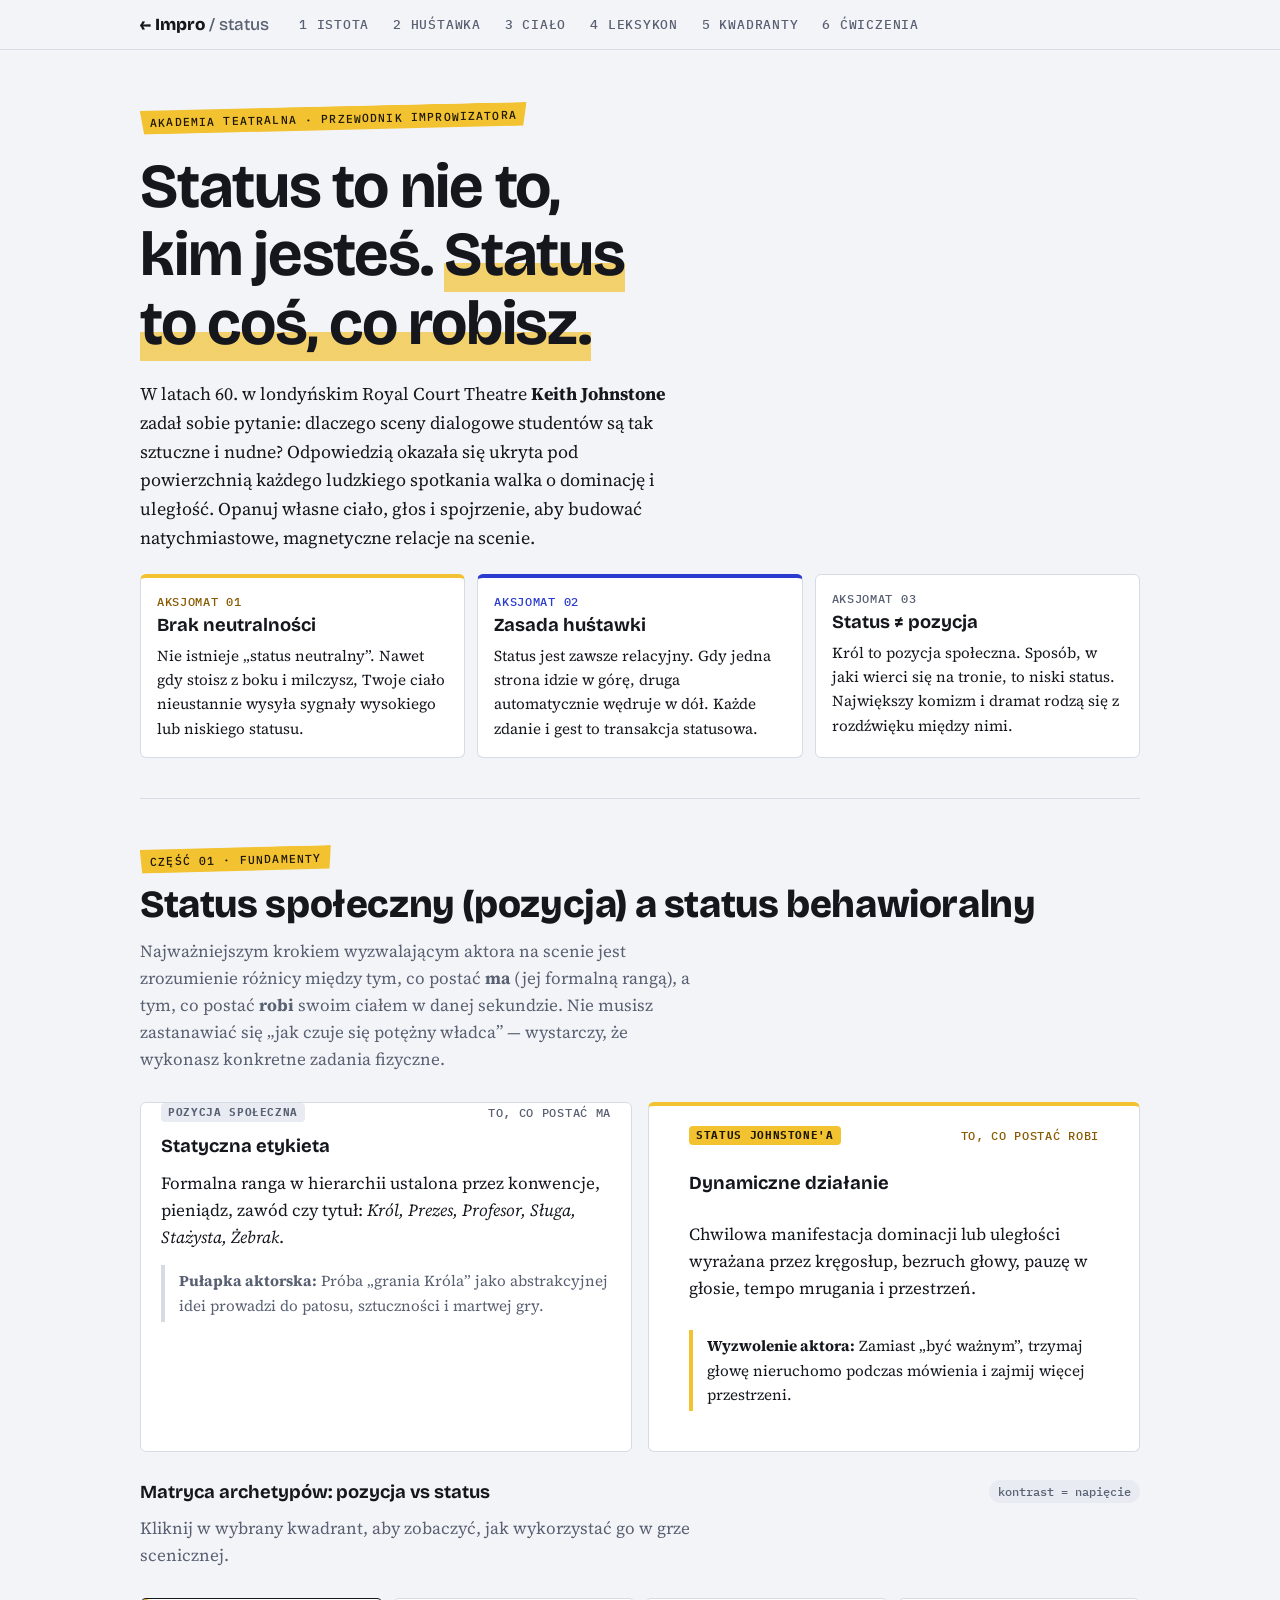
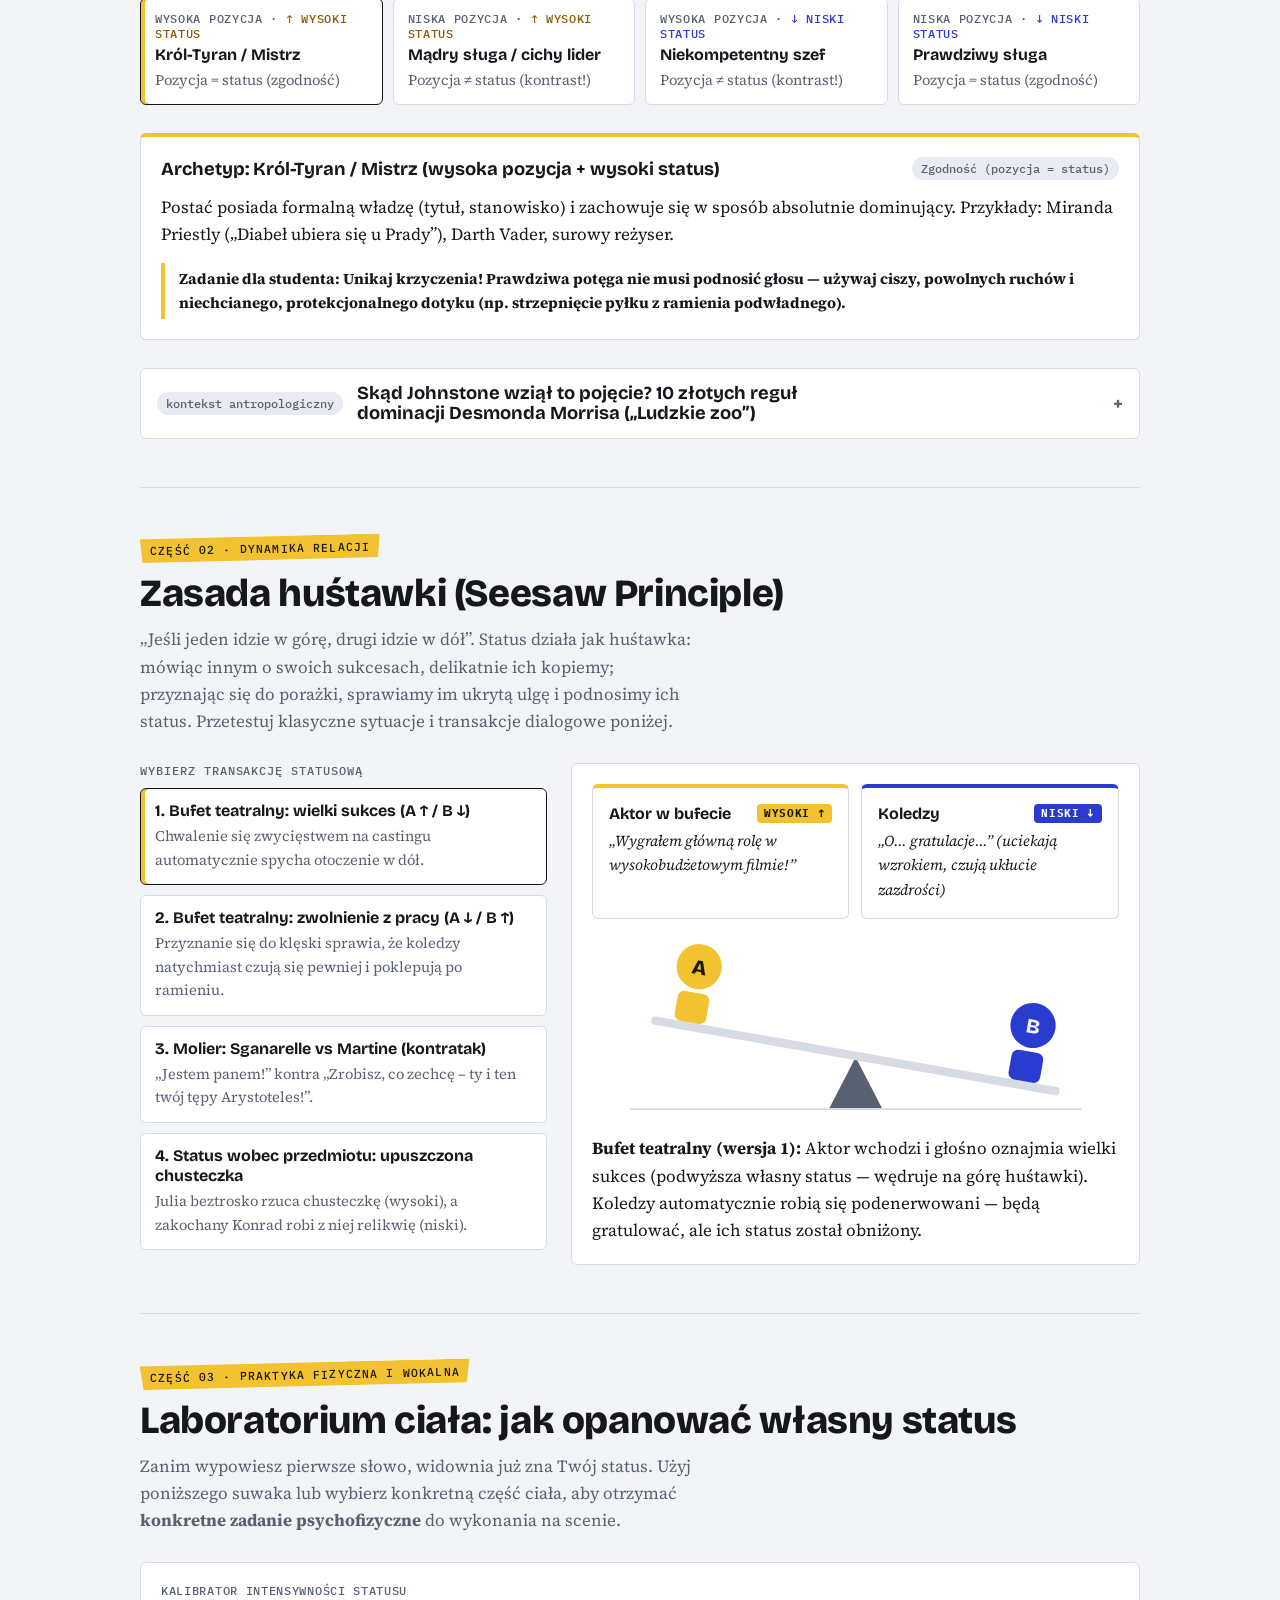
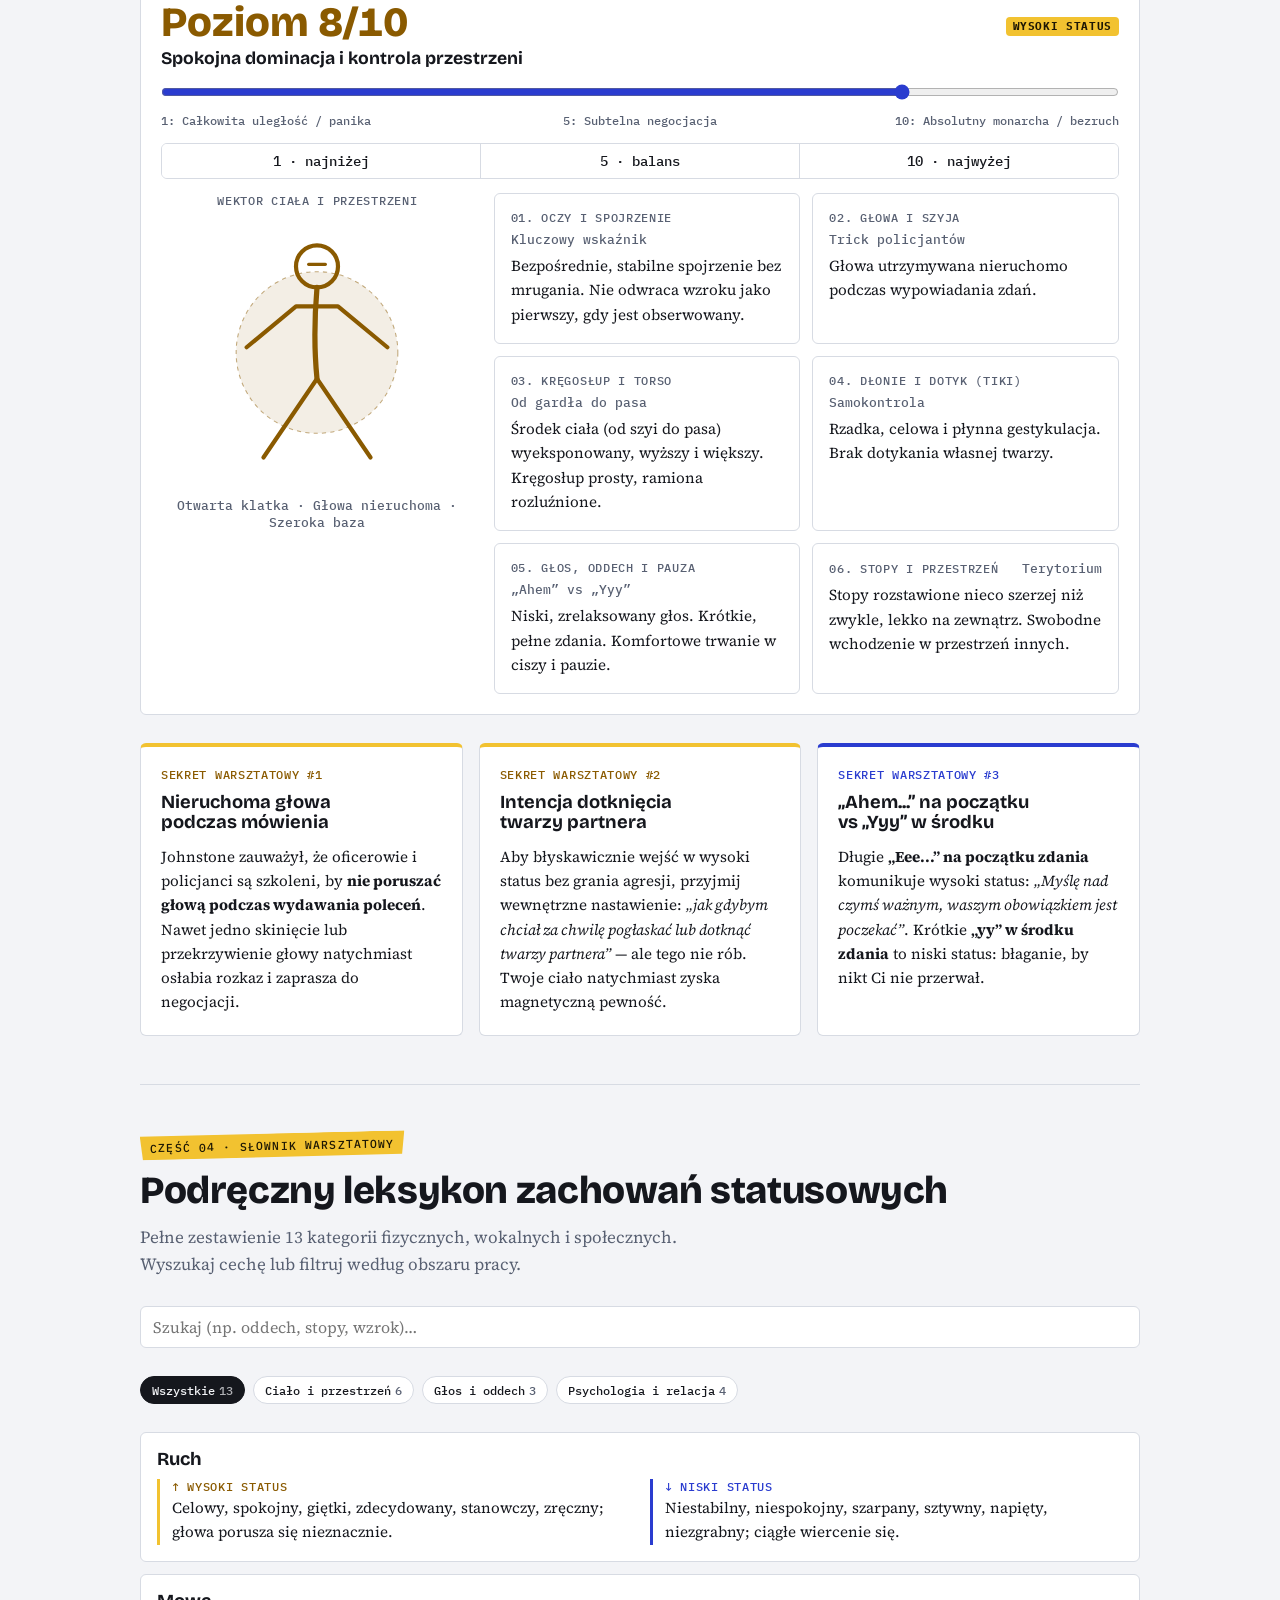
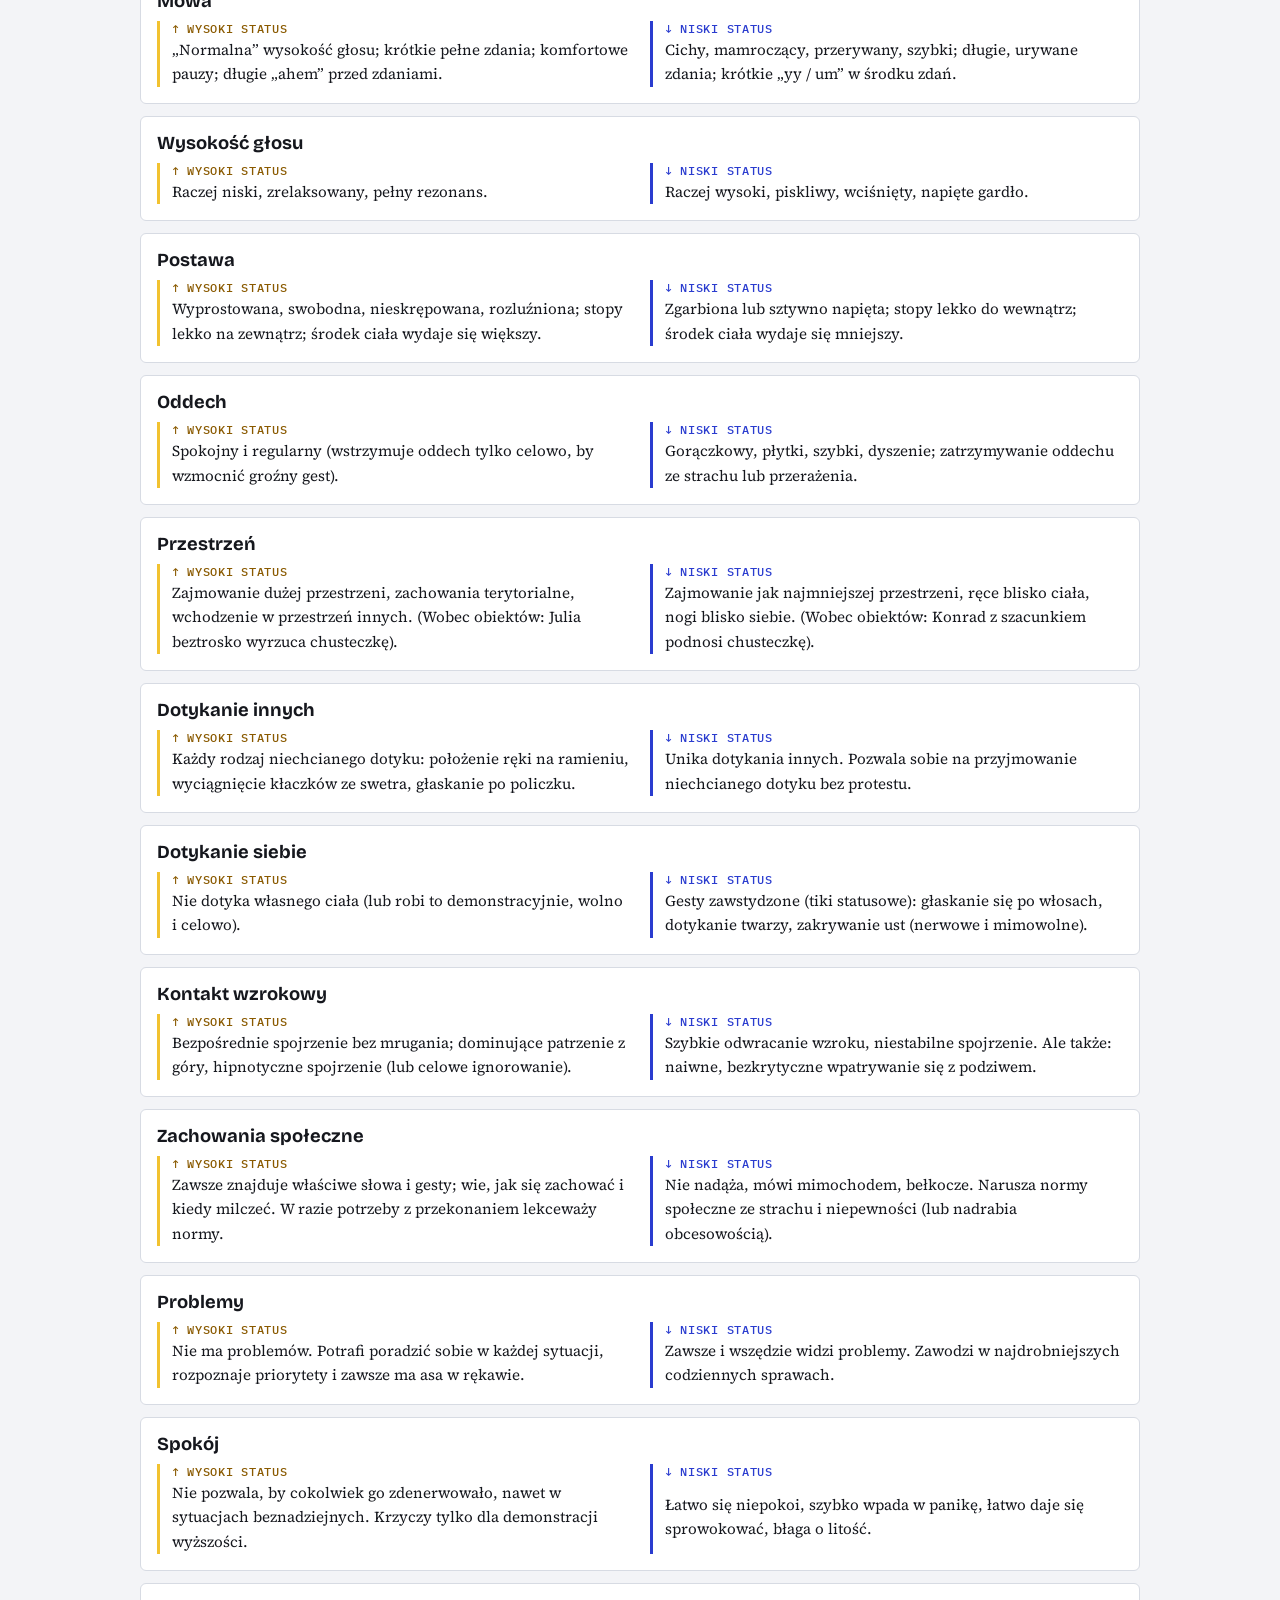
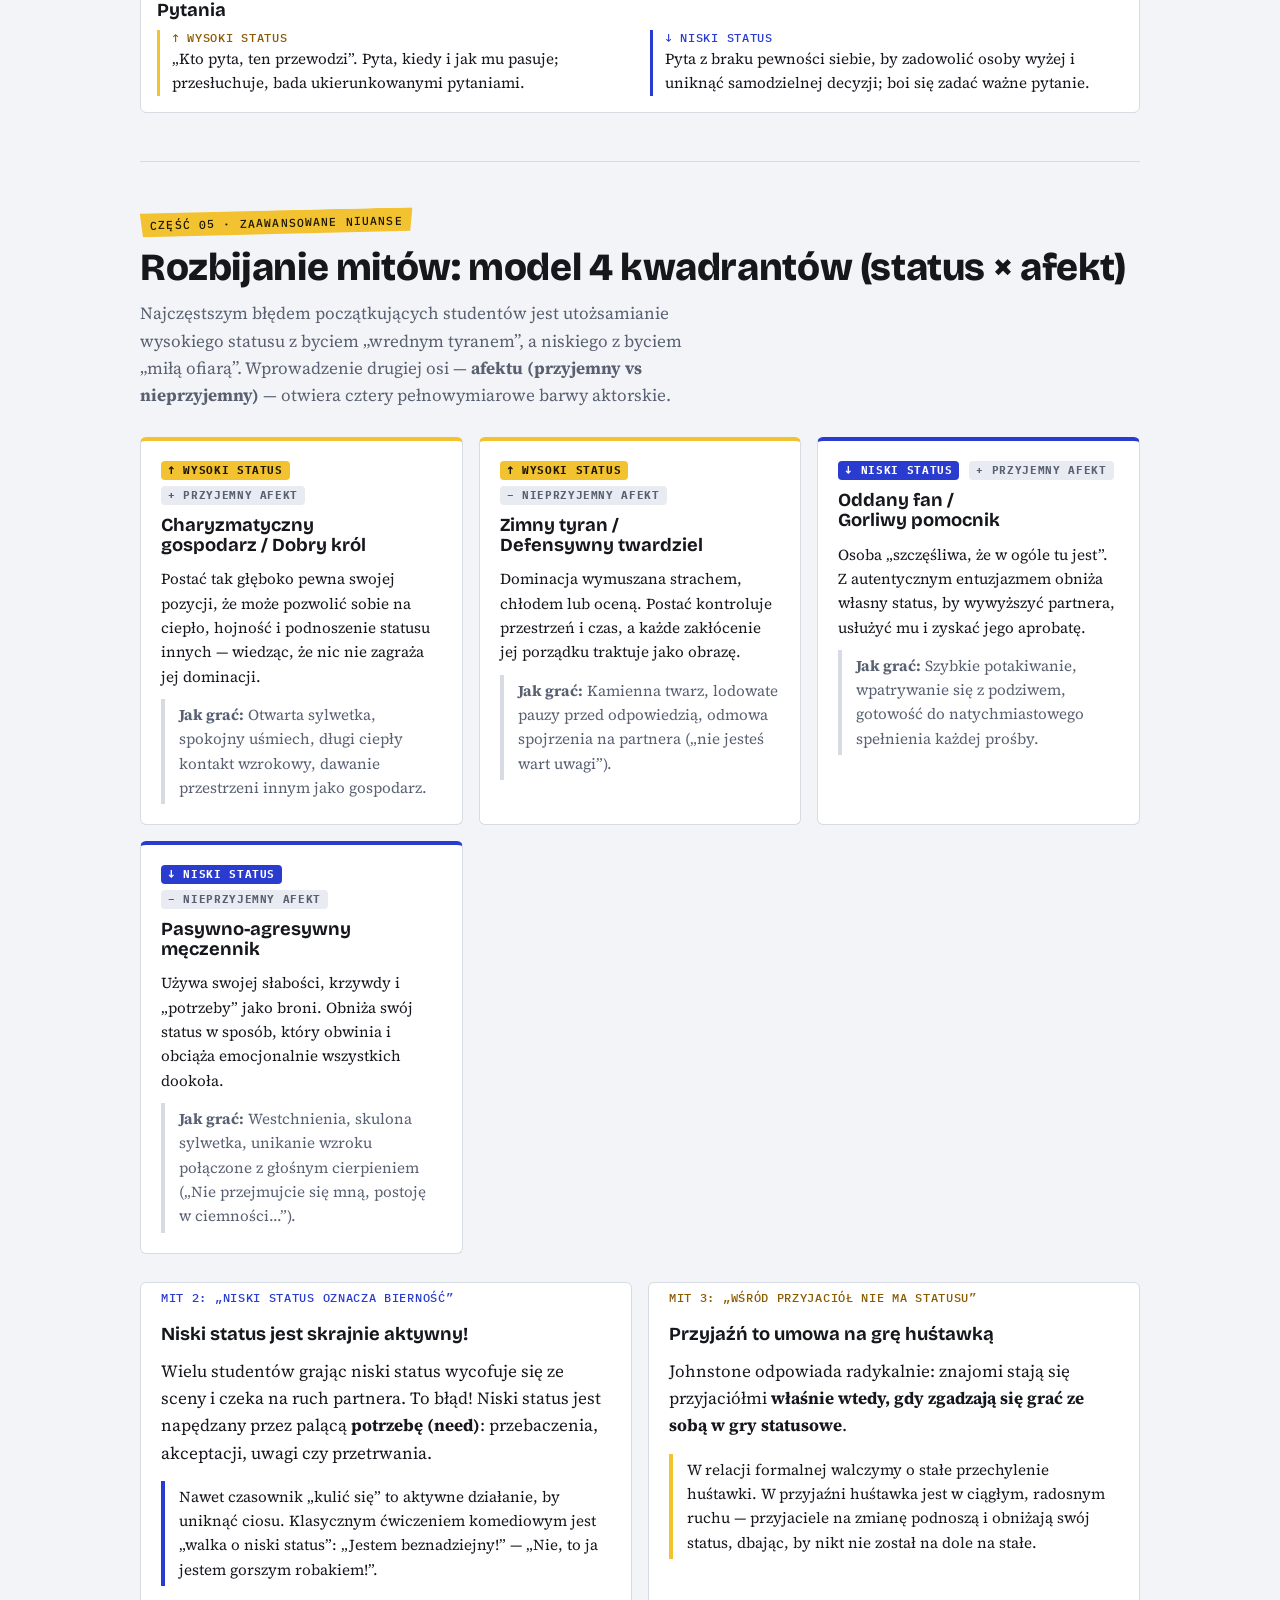
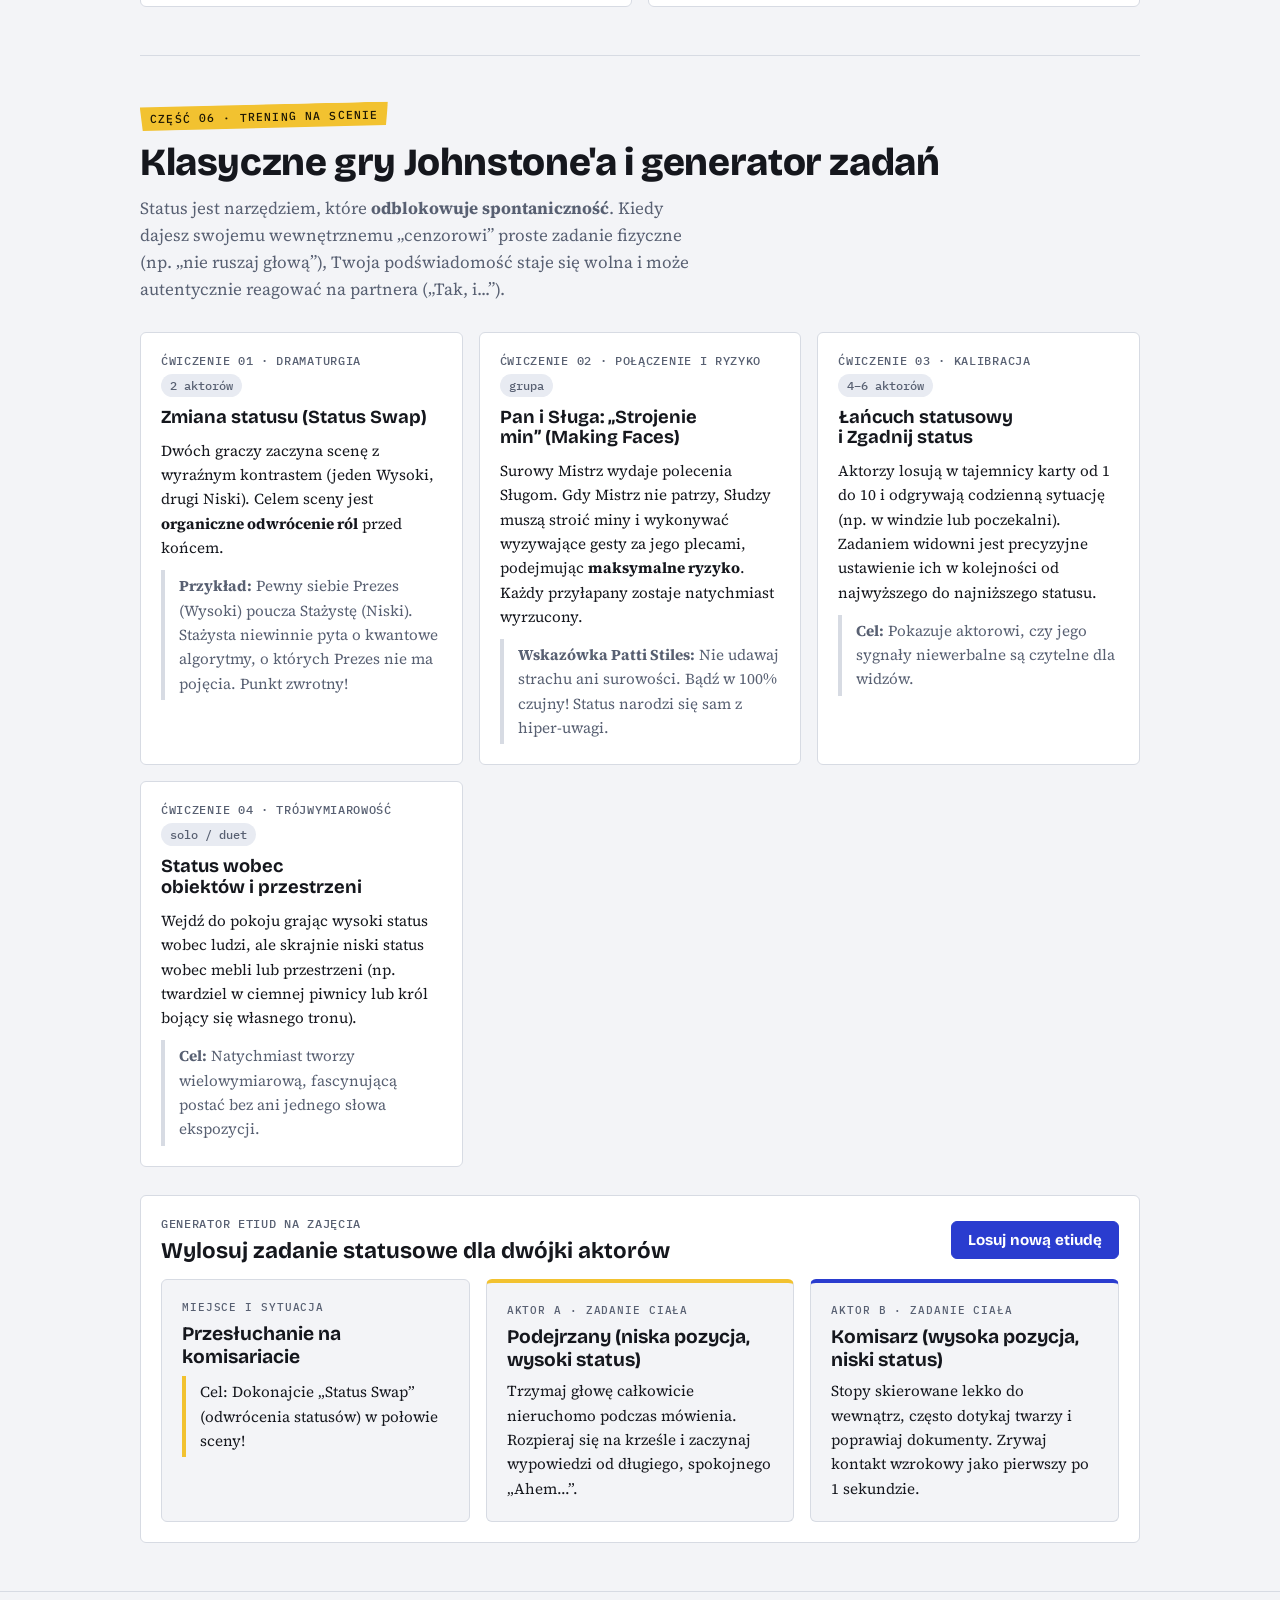
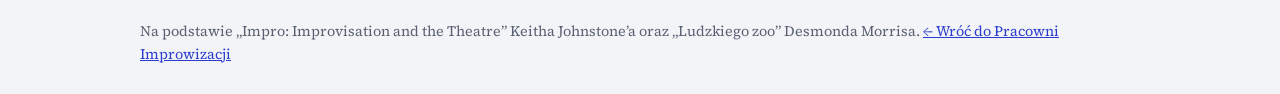
==== commit b7b5307a: "Sylabus zwiniety domyslnie (calosc i kazda czesc rozwijane osobno), wersja plikow v6 Co-Authored-By:" ====
--- a/przewodnik_po_teorii_statusu_warsztat_aktorski.html
+++ b/przewodnik_po_teorii_statusu_warsztat_aktorski.html
@@ -8,7 +8,7 @@
 <link rel="preconnect" href="https://fonts.googleapis.com">
 <link rel="preconnect" href="https://fonts.gstatic.com" crossorigin>
 <link rel="stylesheet" href="https://fonts.googleapis.com/css2?family=Bricolage+Grotesque:opsz,wght@12..96,500;12..96,700;12..96,800&family=IBM+Plex+Mono:wght@500&family=Source+Serif+4:ital,opsz,wght@0,8..60,400;0,8..60,600;1,8..60,400&display=swap">
-<link rel="stylesheet" href="assets/style.css?v=5">
+<link rel="stylesheet" href="assets/style.css?v=6">
 <style>
 /* Tylko dla tej strony. Wspólne kolory, czcionki i karty są w assets/style.css. */
 :root { --hi: #8a5a00; --lo: #2a3ccf; }
--- a/assets/style.css
+++ b/assets/style.css
@@ -123,8 +123,23 @@
 
 /* Sylabus */
 .syl { display: grid; grid-template-columns: repeat(auto-fit, minmax(300px, 1fr)); gap: 16px; align-items: start; }
-.block { background: var(--surface); border: 1px solid var(--line); border-radius: var(--r); padding: 20px; display: grid; gap: 14px; align-content: start; min-width: 0; }
-.block h3 { display: flex; align-items: center; gap: 10px; flex-wrap: wrap; }
+.syl-all > summary { list-style: none; cursor: pointer; display: inline-flex; align-items: center; gap: 12px; font: 600 0.95rem var(--f-display); border: 1px solid var(--line); background: var(--surface); border-radius: var(--r); padding: 12px 18px; }
+.syl-all > summary::-webkit-details-marker { display: none; }
+.syl-all > summary::after { content: "+"; font: 700 1.2rem var(--f-display); color: var(--muted); }
+.syl-all[open] > summary::after { content: "−"; }
+.syl-all > summary:hover { border-color: var(--fg); }
+.syl-all[open] > summary { margin-bottom: 16px; }
+.syl-all .syl-ukr, .syl-all[open] .syl-pok { display: none; }
+.syl-all[open] .syl-ukr { display: inline; }
+.block { background: var(--surface); border: 1px solid var(--line); border-radius: var(--r); min-width: 0; }
+.block > summary { list-style: none; cursor: pointer; padding: 16px 20px; display: flex; align-items: center; gap: 12px; }
+.block > summary::-webkit-details-marker { display: none; }
+.block > summary h3 { flex: 1; display: flex; align-items: center; gap: 10px; flex-wrap: wrap; }
+.block > summary::after { content: "+"; font: 700 1.2rem var(--f-display); color: var(--muted); }
+.block[open] > summary::after { content: "−"; }
+.block > :not(summary) { margin: 0 20px; }
+.block > :not(summary) + * { margin-top: 14px; }
+.block > :last-child:not(summary) { margin-bottom: 20px; }
 .dl { display: grid; gap: 10px; margin: 0; }
 .dl div { display: grid; gap: 2px; }
 .dl dt { font: 500 0.74rem var(--f-mono); text-transform: uppercase; letter-spacing: 0.06em; color: var(--muted); }
